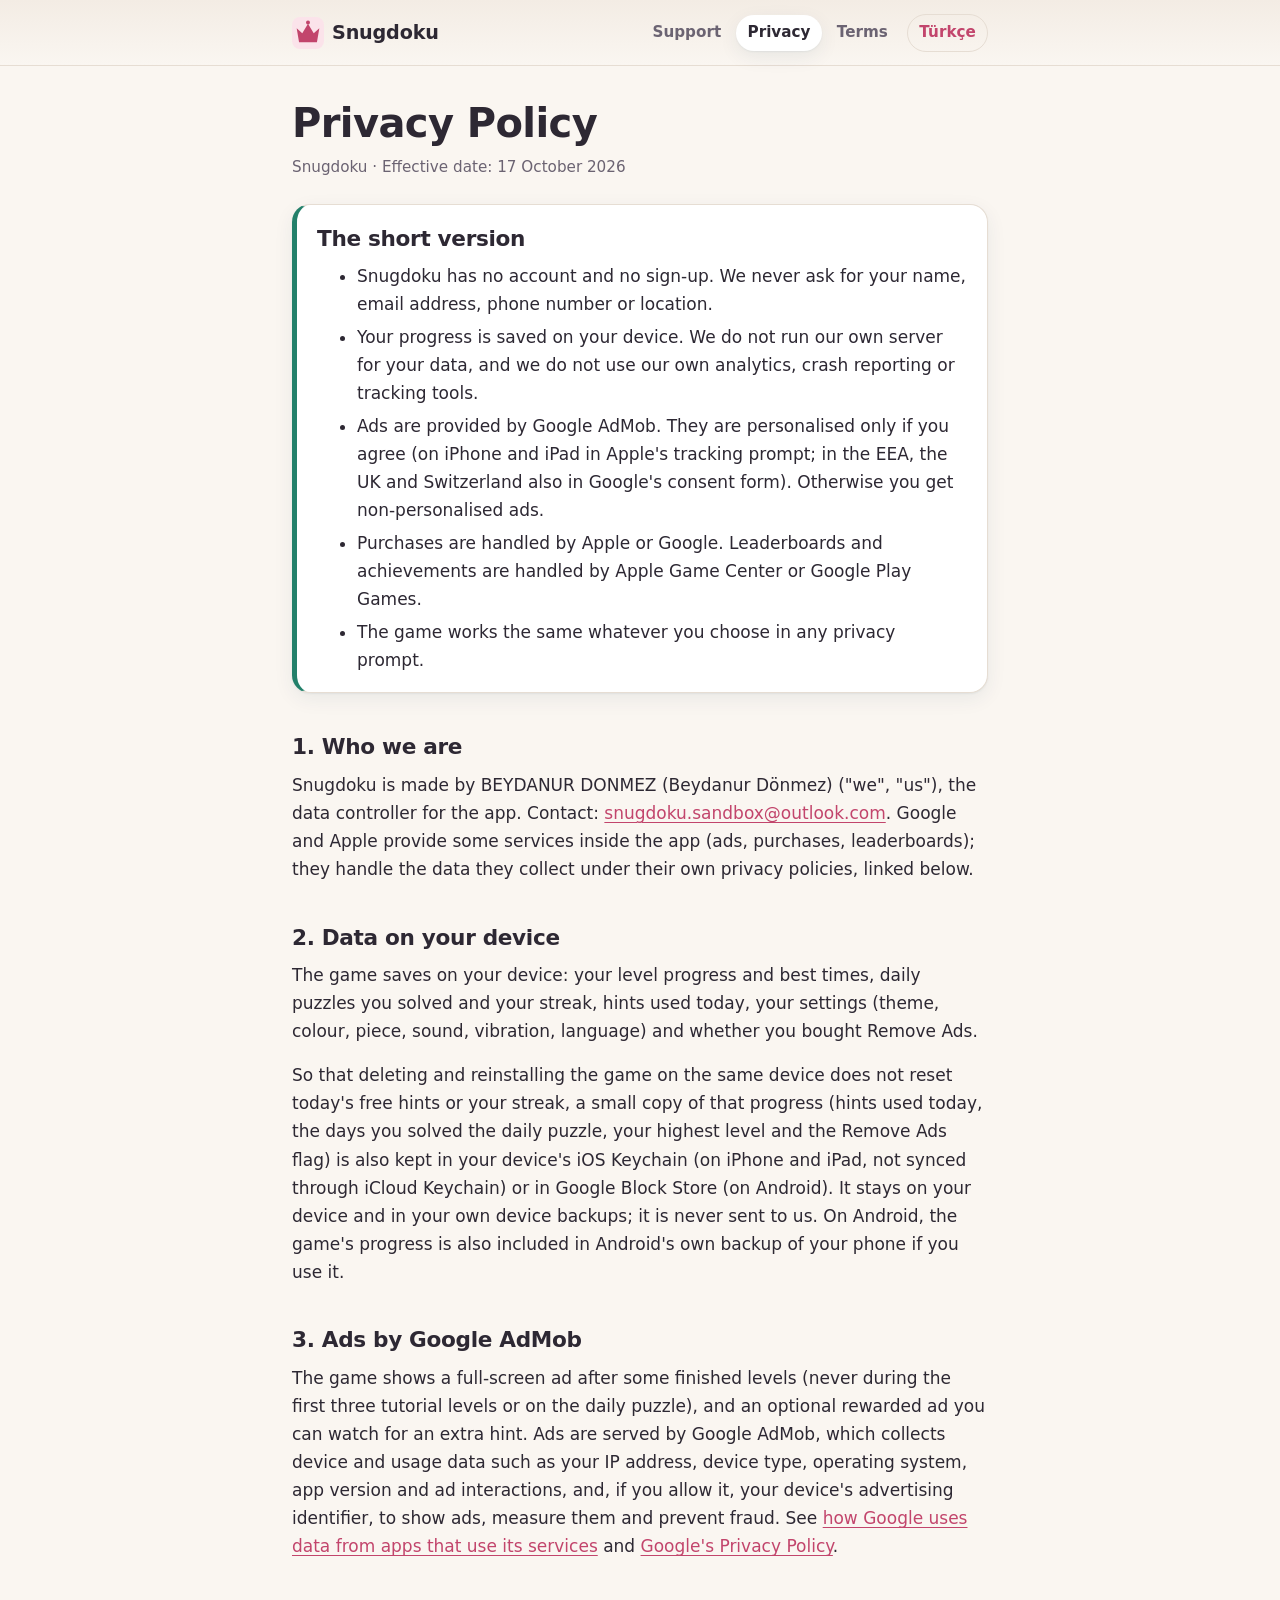
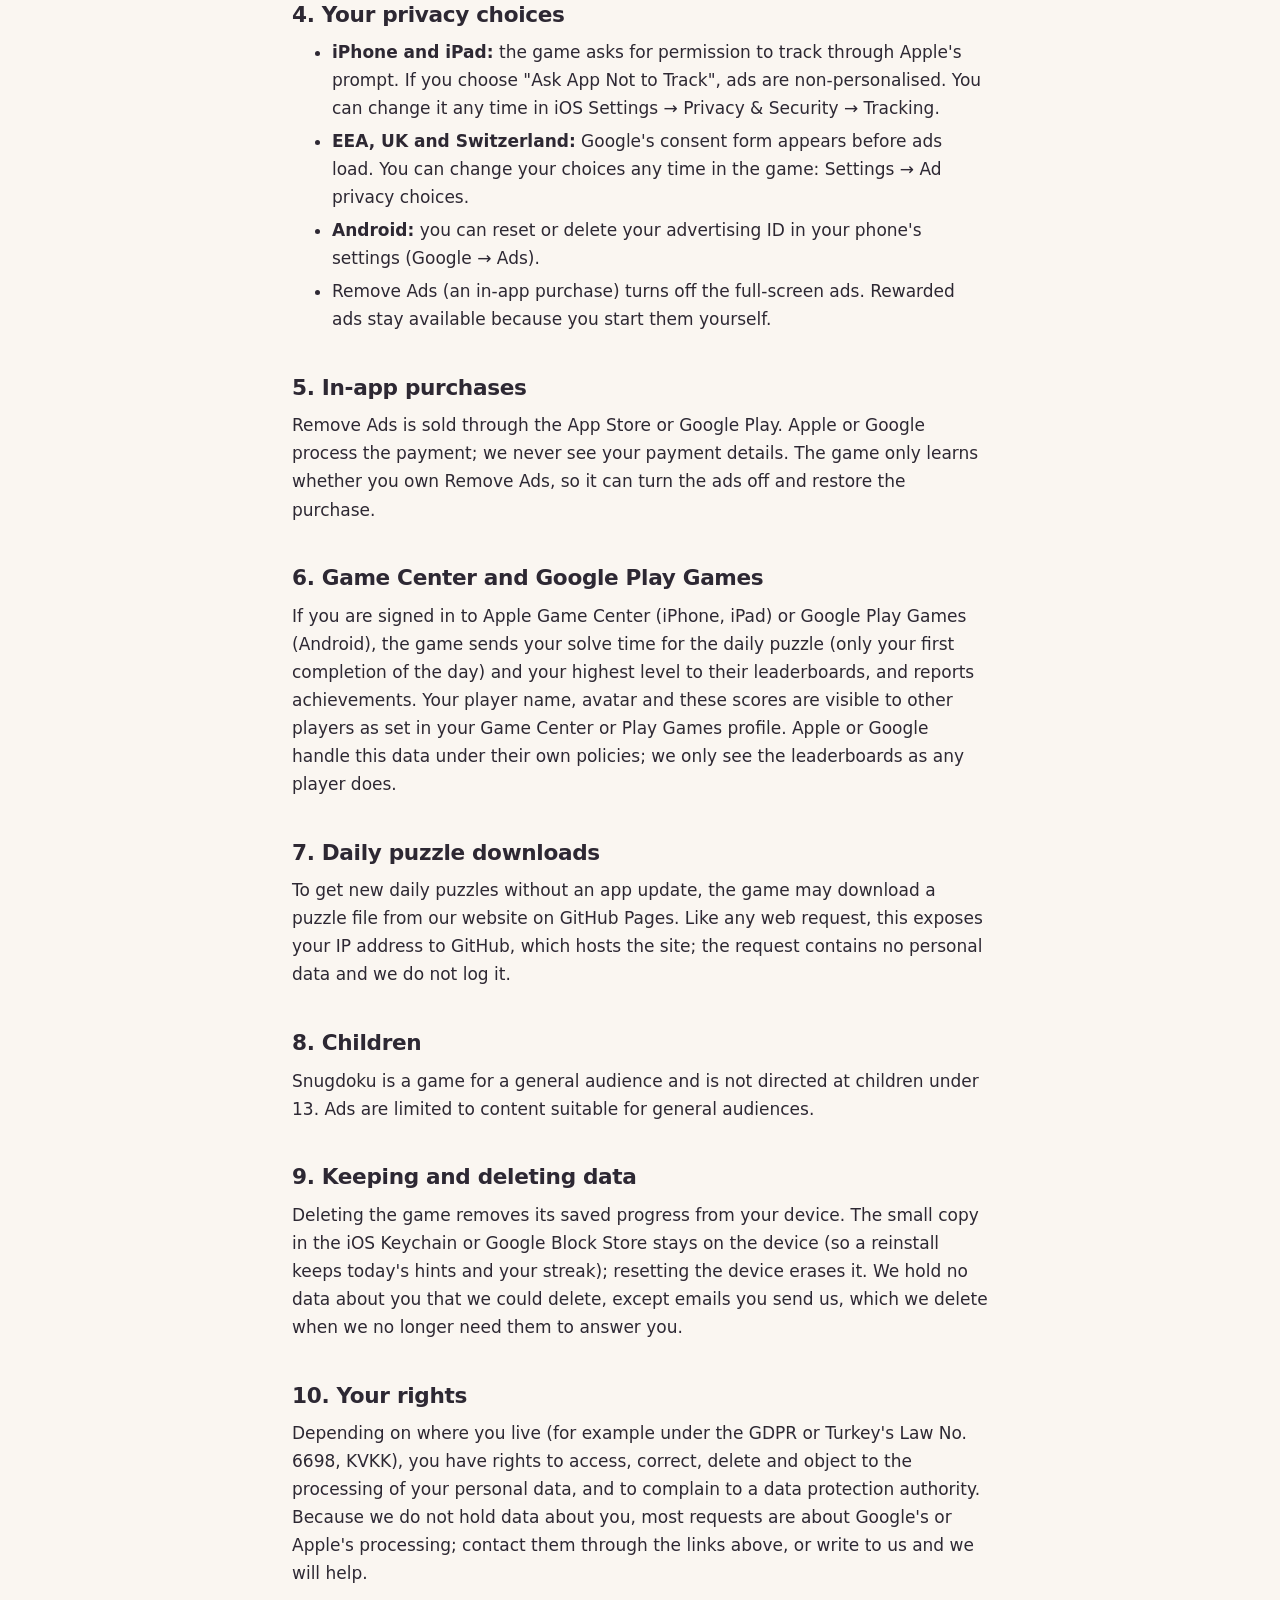
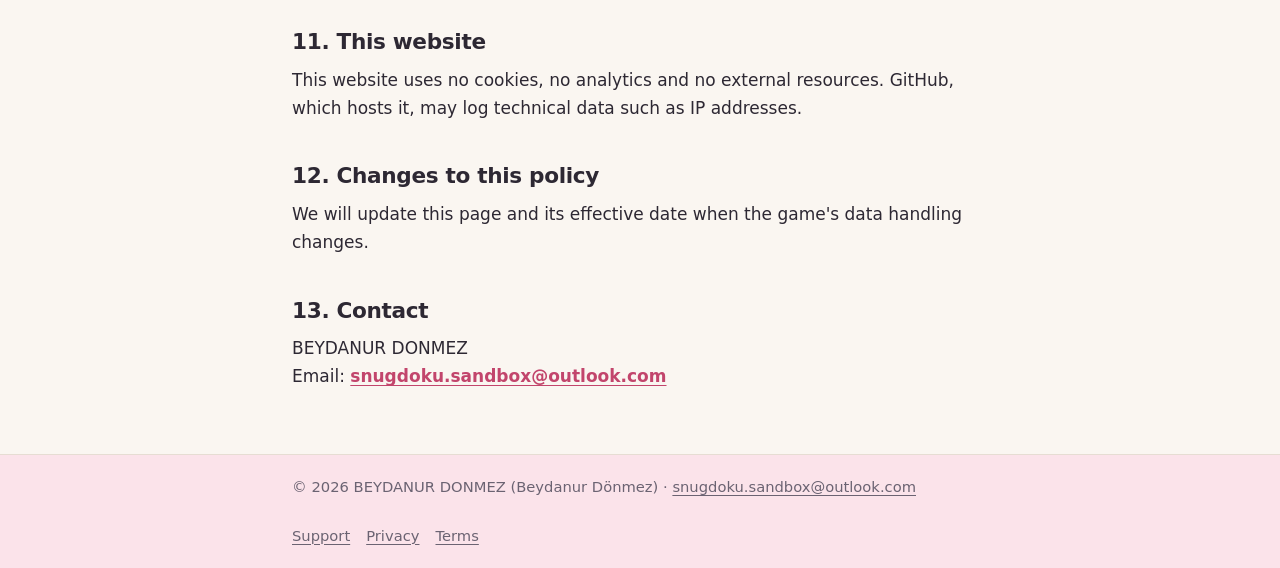
==== privacy/index.html @ d743a6ba "site: Snugdoku home, privacy, terms and support (en + tr), effective 17 October 2026 Co-Authored-By:" ====
<!doctype html>
<html lang="en">
<head>
<meta charset="utf-8">
<meta name="viewport" content="width=device-width, initial-scale=1">
<meta http-equiv="Content-Security-Policy" content="default-src 'none'; style-src 'self'; img-src 'self' data:; base-uri 'none'; form-action 'none'">
<meta name="referrer" content="no-referrer">
<meta name="color-scheme" content="light dark">
<title>Privacy Policy · Snugdoku</title>
<meta name="description" content="Privacy Policy for Snugdoku on the App Store and Google Play.">
<link rel="canonical" href="https://beydadonmezz.github.io/snugdoku-site/privacy/">
<link rel="alternate" hreflang="en" href="https://beydadonmezz.github.io/snugdoku-site/privacy/">
<link rel="alternate" hreflang="tr" href="https://beydadonmezz.github.io/snugdoku-site/tr/privacy/">
<link rel="alternate" hreflang="x-default" href="https://beydadonmezz.github.io/snugdoku-site/privacy/">
<link rel="icon" href="data:image/svg+xml,%3Csvg%20xmlns=%22http://www.w3.org/2000/svg%22%20viewBox=%220%200%2024%2024%22%20aria-hidden=%22true%22%20focusable=%22false%22%3E%3Crect%20width=%2224%22%20height=%2224%22%20rx=%226%22%20fill=%22%23fbe3ea%22/%3E%3Cpath%20d=%22M3.5%208.5l4.2%203.6L12%205l4.3%207.1%204.2-3.6-1.8%2010.5H5.3z%22%20fill=%22%23c2456c%22/%3E%3Ccircle%20cx=%2212%22%20cy=%224.2%22%20r=%221.5%22%20fill=%22%23c2456c%22/%3E%3C/svg%3E">
<link rel="stylesheet" href="../assets/site.css">
</head>
<body>
<a class="skip" href="#main">Skip to content</a>
<header class="site-header">
  <div class="wrap">
    <a class="brand" href="../" aria-label="Snugdoku home"><svg xmlns="http://www.w3.org/2000/svg" viewBox="0 0 24 24" aria-hidden="true" focusable="false"><rect width="24" height="24" rx="6" fill="#fbe3ea"/><path d="M3.5 8.5l4.2 3.6L12 5l4.3 7.1 4.2-3.6-1.8 10.5H5.3z" fill="#c2456c"/><circle cx="12" cy="4.2" r="1.5" fill="#c2456c"/></svg><span>Snugdoku</span></a>
    <nav class="site-nav" aria-label="Main">
      <a href="../support/">Support</a>
      <a href="../privacy/" aria-current="page">Privacy</a>
      <a href="../terms/">Terms</a>
      <a class="lang" href="../tr/privacy/" hreflang="tr" lang="tr" title="Bu sayfanın Türkçesi">Türkçe</a>
    </nav>
  </div>
</header>
<main id="main" class="wrap">

<h1>Privacy Policy</h1>
<p class="meta">Snugdoku · Effective date: <time datetime="2026-10-17">17 October 2026</time></p>
<div class="card summary"><h2>The short version</h2><ul>
<li>Snugdoku has no account and no sign-up. We never ask for your name, email address, phone number or location.</li>
<li>Your progress is saved on your device. We do not run our own server for your data, and we do not use our own analytics, crash reporting or tracking tools.</li>
<li>Ads are provided by Google AdMob. They are personalised only if you agree (on iPhone and iPad in Apple's tracking prompt; in the EEA, the UK and Switzerland also in Google's consent form). Otherwise you get non-personalised ads.</li>
<li>Purchases are handled by Apple or Google. Leaderboards and achievements are handled by Apple Game Center or Google Play Games.</li>
<li>The game works the same whatever you choose in any privacy prompt.</li></ul></div>
<h2 id="who">1. Who we are</h2>
<p>Snugdoku is made by BEYDANUR DONMEZ (Beydanur Dönmez) ("we", "us"), the data controller for the app. Contact: <a href="mailto:snugdoku.sandbox@outlook.com">snugdoku.sandbox@outlook.com</a>. Google and Apple provide some services inside the app (ads, purchases, leaderboards); they handle the data they collect under their own privacy policies, linked below.</p>
<h2 id="device">2. Data on your device</h2>
<p>The game saves on your device: your level progress and best times, daily puzzles you solved and your streak, hints used today, your settings (theme, colour, piece, sound, vibration, language) and whether you bought Remove Ads.</p>
<p>So that deleting and reinstalling the game on the same device does not reset today's free hints or your streak, a small copy of that progress (hints used today, the days you solved the daily puzzle, your highest level and the Remove Ads flag) is also kept in your device's iOS Keychain (on iPhone and iPad, not synced through iCloud Keychain) or in Google Block Store (on Android). It stays on your device and in your own device backups; it is never sent to us. On Android, the game's progress is also included in Android's own backup of your phone if you use it.</p>
<h2 id="ads">3. Ads by Google AdMob</h2>
<p>The game shows a full-screen ad after some finished levels (never during the first three tutorial levels or on the daily puzzle), and an optional rewarded ad you can watch for an extra hint. Ads are served by Google AdMob, which collects device and usage data such as your IP address, device type, operating system, app version and ad interactions, and, if you allow it, your device's advertising identifier, to show ads, measure them and prevent fraud. See <a href="https://policies.google.com/technologies/partner-sites" rel="noopener">how Google uses data from apps that use its services</a> and <a href="https://policies.google.com/privacy" rel="noopener">Google's Privacy Policy</a>.</p>
<h2 id="choices">4. Your privacy choices</h2>
<ul><li><strong>iPhone and iPad:</strong> the game asks for permission to track through Apple's prompt. If you choose "Ask App Not to Track", ads are non-personalised. You can change it any time in iOS Settings → Privacy &amp; Security → Tracking.</li>
<li><strong>EEA, UK and Switzerland:</strong> Google's consent form appears before ads load. You can change your choices any time in the game: Settings → Ad privacy choices.</li>
<li><strong>Android:</strong> you can reset or delete your advertising ID in your phone's settings (Google → Ads).</li>
<li>Remove Ads (an in-app purchase) turns off the full-screen ads. Rewarded ads stay available because you start them yourself.</li></ul>
<h2 id="purchases">5. In-app purchases</h2>
<p>Remove Ads is sold through the App Store or Google Play. Apple or Google process the payment; we never see your payment details. The game only learns whether you own Remove Ads, so it can turn the ads off and restore the purchase.</p>
<h2 id="games">6. Game Center and Google Play Games</h2>
<p>If you are signed in to Apple Game Center (iPhone, iPad) or Google Play Games (Android), the game sends your solve time for the daily puzzle (only your first completion of the day) and your highest level to their leaderboards, and reports achievements. Your player name, avatar and these scores are visible to other players as set in your Game Center or Play Games profile. Apple or Google handle this data under their own policies; we only see the leaderboards as any player does.</p>
<h2 id="downloads">7. Daily puzzle downloads</h2>
<p>To get new daily puzzles without an app update, the game may download a puzzle file from our website on GitHub Pages. Like any web request, this exposes your IP address to GitHub, which hosts the site; the request contains no personal data and we do not log it.</p>
<h2 id="children">8. Children</h2>
<p>Snugdoku is a game for a general audience and is not directed at children under 13. Ads are limited to content suitable for general audiences.</p>
<h2 id="keeping">9. Keeping and deleting data</h2>
<p>Deleting the game removes its saved progress from your device. The small copy in the iOS Keychain or Google Block Store stays on the device (so a reinstall keeps today's hints and your streak); resetting the device erases it. We hold no data about you that we could delete, except emails you send us, which we delete when we no longer need them to answer you.</p>
<h2 id="rights">10. Your rights</h2>
<p>Depending on where you live (for example under the GDPR or Turkey's Law No. 6698, KVKK), you have rights to access, correct, delete and object to the processing of your personal data, and to complain to a data protection authority. Because we do not hold data about you, most requests are about Google's or Apple's processing; contact them through the links above, or write to us and we will help.</p>
<h2 id="website">11. This website</h2>
<p>This website uses no cookies, no analytics and no external resources. GitHub, which hosts it, may log technical data such as IP addresses.</p>
<h2 id="changes">12. Changes to this policy</h2>
<p>We will update this page and its effective date when the game's data handling changes.</p>
<h2 id="contact">13. Contact</h2>
<p>BEYDANUR DONMEZ<br>Email: <a class="email" href="mailto:snugdoku.sandbox@outlook.com">snugdoku.sandbox@outlook.com</a></p>
</main>
<footer class="site-footer">
  <div class="wrap">
    <p>© 2026 BEYDANUR DONMEZ (Beydanur Dönmez) · <a href="mailto:snugdoku.sandbox@outlook.com">snugdoku.sandbox@outlook.com</a></p>
    <nav aria-label="Legal and support">
      <a href="../support/">Support</a>
      <a href="../privacy/">Privacy</a>
      <a href="../terms/">Terms</a>
    </nav>
  </div>
</footer>
</body>
</html>
---- assets/site.css ----
/* Sledpaws site: one shared stylesheet. No web fonts, no external requests. */

:root {
  color-scheme: light dark;
  --bg: #faf6f1;
  --bg-deep: #f3ece4;
  --surface: #ffffff;
  --surface-2: #f3ece4;
  --text: #2d2833;
  --muted: #6b6372;
  --border: #e6ddd3;
  --primary: #c2456c;
  --primary-strong: #a8365a;
  --accent: #c2456c;
  --snow: #fbe3ea;
  --snow-deep: #f9c9d6;
  --pine: #23806a;
  --focus: #f59e0b;
  --shadow: 0 1px 2px rgb(16 60 80 / 0.06), 0 6px 20px rgb(16 60 80 / 0.07);
  --radius: 18px;
  --radius-sm: 10px;
  --wrap: 46rem;
  --font: system-ui, -apple-system, BlinkMacSystemFont, "Segoe UI", Roboto, "Helvetica Neue", Arial,
    "Noto Sans", sans-serif, "Apple Color Emoji", "Segoe UI Emoji";
}

@media (prefers-color-scheme: dark) {
  :root {
    --bg: #17141c;
    --bg-deep: #1d1923;
    --surface: #221e29;
    --surface-2: #2c2734;
    --text: #f4eff7;
    --muted: #a9a0b3;
    --border: #383141;
    --primary: #f28dad;
    --primary-strong: #f7b3c8;
    --accent: #f28dad;
    --snow: #3d2431;
    --snow-deep: #2c2734;
    --pine: #72d1b4;
    --shadow: 0 1px 2px rgb(0 0 0 / 0.3), 0 8px 24px rgb(0 0 0 / 0.25);
  }
}

*,
*::before,
*::after {
  box-sizing: border-box;
}

html {
  -webkit-text-size-adjust: 100%;
  text-size-adjust: 100%;
}

body {
  margin: 0;
  min-height: 100vh;
  display: flex;
  flex-direction: column;
  background: var(--bg);
  color: var(--text);
  font-family: var(--font);
  font-size: 1.0625rem;
  line-height: 1.65;
  overflow-wrap: break-word;
}

.wrap {
  width: 100%;
  max-width: var(--wrap);
  margin-inline: auto;
  padding-inline: 1.25rem;
}

a {
  color: var(--primary);
  text-underline-offset: 0.18em;
  text-decoration-thickness: 0.08em;
}

a:hover {
  color: var(--primary-strong);
}

:focus-visible {
  outline: 3px solid var(--focus);
  outline-offset: 2px;
  border-radius: 4px;
}

.skip {
  position: absolute;
  left: -999px;
  top: 0.5rem;
  z-index: 10;
  padding: 0.5rem 0.9rem;
  background: var(--surface);
  color: var(--text);
  border-radius: var(--radius-sm);
  box-shadow: var(--shadow);
}

.skip:focus {
  left: 0.75rem;
}

/* Header */

.site-header {
  background: linear-gradient(180deg, var(--bg-deep), var(--bg));
  border-bottom: 1px solid var(--border);
}

.site-header .wrap {
  display: flex;
  flex-wrap: wrap;
  align-items: center;
  justify-content: space-between;
  gap: 0.5rem 1rem;
  padding-block: 0.85rem;
}

.brand {
  display: inline-flex;
  align-items: center;
  gap: 0.5rem;
  font-weight: 750;
  font-size: 1.2rem;
  color: var(--text);
  text-decoration: none;
  letter-spacing: -0.01em;
}

.brand svg {
  width: 2rem;
  height: 2rem;
  flex: none;
}

.site-nav {
  display: flex;
  flex-wrap: wrap;
  align-items: center;
  gap: 0.25rem;
}

.site-nav a {
  padding: 0.35rem 0.7rem;
  border-radius: 999px;
  color: var(--muted);
  text-decoration: none;
  font-size: 0.95rem;
  font-weight: 550;
}

.site-nav a:hover {
  color: var(--text);
  background: var(--surface-2);
}

.site-nav a[aria-current="page"] {
  color: var(--text);
  background: var(--surface);
  box-shadow: var(--shadow);
}

.site-nav .lang {
  margin-left: 0.25rem;
  border: 1px solid var(--border);
  color: var(--primary);
}

/* Main content */

main {
  flex: 1;
  padding-block: 2rem 3rem;
}

h1,
h2,
h3 {
  line-height: 1.25;
  letter-spacing: -0.015em;
}

h1 {
  font-size: clamp(1.8rem, 1.3rem + 2.2vw, 2.5rem);
  margin: 0 0 0.4rem;
}

h2 {
  font-size: 1.35rem;
  margin: 2.4rem 0 0.6rem;
  padding-top: 0.2rem;
}

h3 {
  font-size: 1.08rem;
  margin: 1.6rem 0 0.4rem;
}

p,
ul,
ol {
  margin: 0 0 1rem;
}

li + li {
  margin-top: 0.3rem;
}

.meta {
  color: var(--muted);
  font-size: 0.95rem;
  margin-bottom: 1.5rem;
}

.lead {
  font-size: 1.15rem;
  color: var(--muted);
}

.card {
  background: var(--surface);
  border: 1px solid var(--border);
  border-radius: var(--radius);
  padding: 1.1rem 1.25rem;
  box-shadow: var(--shadow);
  margin: 1.25rem 0;
}

.card > :last-child {
  margin-bottom: 0;
}

.card h2:first-child,
.card h3:first-child {
  margin-top: 0;
}

.summary {
  border-left: 5px solid var(--pine);
}

.toc ol {
  columns: 2 14rem;
  column-gap: 2rem;
  padding-left: 1.2rem;
  margin: 0;
}

.toc li {
  break-inside: avoid;
}

.table-scroll {
  overflow-x: auto;
  margin: 1rem 0 1.25rem;
  border: 1px solid var(--border);
  border-radius: var(--radius-sm);
}

table {
  width: 100%;
  min-width: 36rem;
  border-collapse: collapse;
  font-size: 0.95rem;
  background: var(--surface);
}

th,
td {
  text-align: left;
  vertical-align: top;
  padding: 0.6rem 0.75rem;
  border-bottom: 1px solid var(--border);
}

th {
  background: var(--surface-2);
  font-weight: 650;
}

tr:last-child td {
  border-bottom: 0;
}

.path {
  font-weight: 600;
}

.email {
  font-weight: 650;
}

/* FAQ */

details {
  background: var(--surface);
  border: 1px solid var(--border);
  border-radius: var(--radius-sm);
  margin: 0.6rem 0;
  padding: 0 1rem 0 1.75rem;
}

details[open] {
  box-shadow: var(--shadow);
}

summary {
  cursor: pointer;
  font-weight: 650;
  padding: 0.8rem 0;
  list-style-position: outside;
}

details > :not(summary) {
  margin-top: 0;
}

details > :last-child {
  padding-bottom: 0.9rem;
  margin-bottom: 0;
}

/* Home page */

.hero {
  position: relative;
  overflow: hidden;
  border-radius: calc(var(--radius) + 6px);
  padding: 2rem 1.5rem 0;
  background: linear-gradient(180deg, #bfe0ff 0%, #8cc3f5 55%, #6aa9e8 100%);
  color: #0e2547;
  box-shadow: var(--shadow);
}

@media (prefers-color-scheme: dark) {
  .hero {
    background: linear-gradient(180deg, #213e6e 0%, #1a3158 60%, #142646 100%);
    color: #eaf2ff;
  }
}

.hero h1 {
  font-size: clamp(2.2rem, 1.6rem + 3vw, 3.2rem);
  margin-bottom: 0.3rem;
}

.hero .lead {
  color: inherit;
  opacity: 0.9;
  max-width: 32rem;
}

.hero .badge {
  display: inline-block;
  margin: 0.4rem 0 1rem;
  padding: 0.35rem 0.8rem;
  border-radius: 999px;
  background: rgb(255 255 255 / 0.75);
  color: #0e2547;
  font-weight: 650;
  font-size: 0.92rem;
}

.hero svg.scene {
  display: block;
  width: calc(100% + 3rem);
  height: auto;
  margin: 0.5rem -1.5rem 0;
}

.features {
  display: grid;
  grid-template-columns: repeat(auto-fit, minmax(13rem, 1fr));
  gap: 0.9rem;
  padding: 0;
  list-style: none;
  margin: 1.5rem 0;
}

.features li {
  margin: 0;
  background: var(--surface);
  border: 1px solid var(--border);
  border-radius: var(--radius);
  padding: 1rem 1.1rem;
}

.features strong {
  display: block;
  margin-bottom: 0.2rem;
}

.links {
  display: flex;
  flex-wrap: wrap;
  gap: 0.6rem;
  padding: 0;
  list-style: none;
}

.links li {
  margin: 0;
}

.button {
  display: inline-block;
  padding: 0.6rem 1.1rem;
  border-radius: 999px;
  background: var(--primary);
  color: #fff;
  font-weight: 650;
  text-decoration: none;
}

.button:hover {
  background: var(--primary-strong);
  color: #fff;
}

@media (prefers-color-scheme: dark) {
  .button,
  .button:hover {
    color: #04222c;
  }
}

.button.secondary {
  background: var(--surface);
  color: var(--primary);
  border: 1px solid var(--border);
}

/* Footer */

.site-footer {
  border-top: 1px solid var(--border);
  background: var(--snow);
  color: var(--muted);
  font-size: 0.92rem;
}

.site-footer .wrap {
  display: flex;
  flex-wrap: wrap;
  justify-content: space-between;
  gap: 0.5rem 1.25rem;
  padding-block: 1.25rem;
}

.site-footer nav {
  display: flex;
  flex-wrap: wrap;
  gap: 0.25rem 1rem;
}

.site-footer a {
  color: inherit;
}

@media (max-width: 30rem) {
  body {
    font-size: 1rem;
  }

  .site-header .wrap {
    justify-content: center;
  }

  .hero {
    padding-inline: 1.1rem;
  }

  .hero svg.scene {
    width: calc(100% + 2.2rem);
    margin-inline: -1.1rem;
  }
}

@media (prefers-reduced-motion: no-preference) {
  .hero .sled {
    animation: glide 7s ease-in-out infinite alternate;
  }

  .hero .flakes {
    animation: fall 8s linear infinite;
  }
}

@keyframes glide {
  from {
    transform: translateX(-14px);
  }
  to {
    transform: translateX(16px);
  }
}

@keyframes fall {
  from {
    transform: translateY(-20px);
    opacity: 0;
  }
  20% {
    opacity: 0.9;
  }
  to {
    transform: translateY(70px);
    opacity: 0;
  }
}

@media print {
  .site-header nav,
  .skip,
  .hero svg.scene {
    display: none;
  }

  body {
    background: #fff;
    color: #000;
  }
}
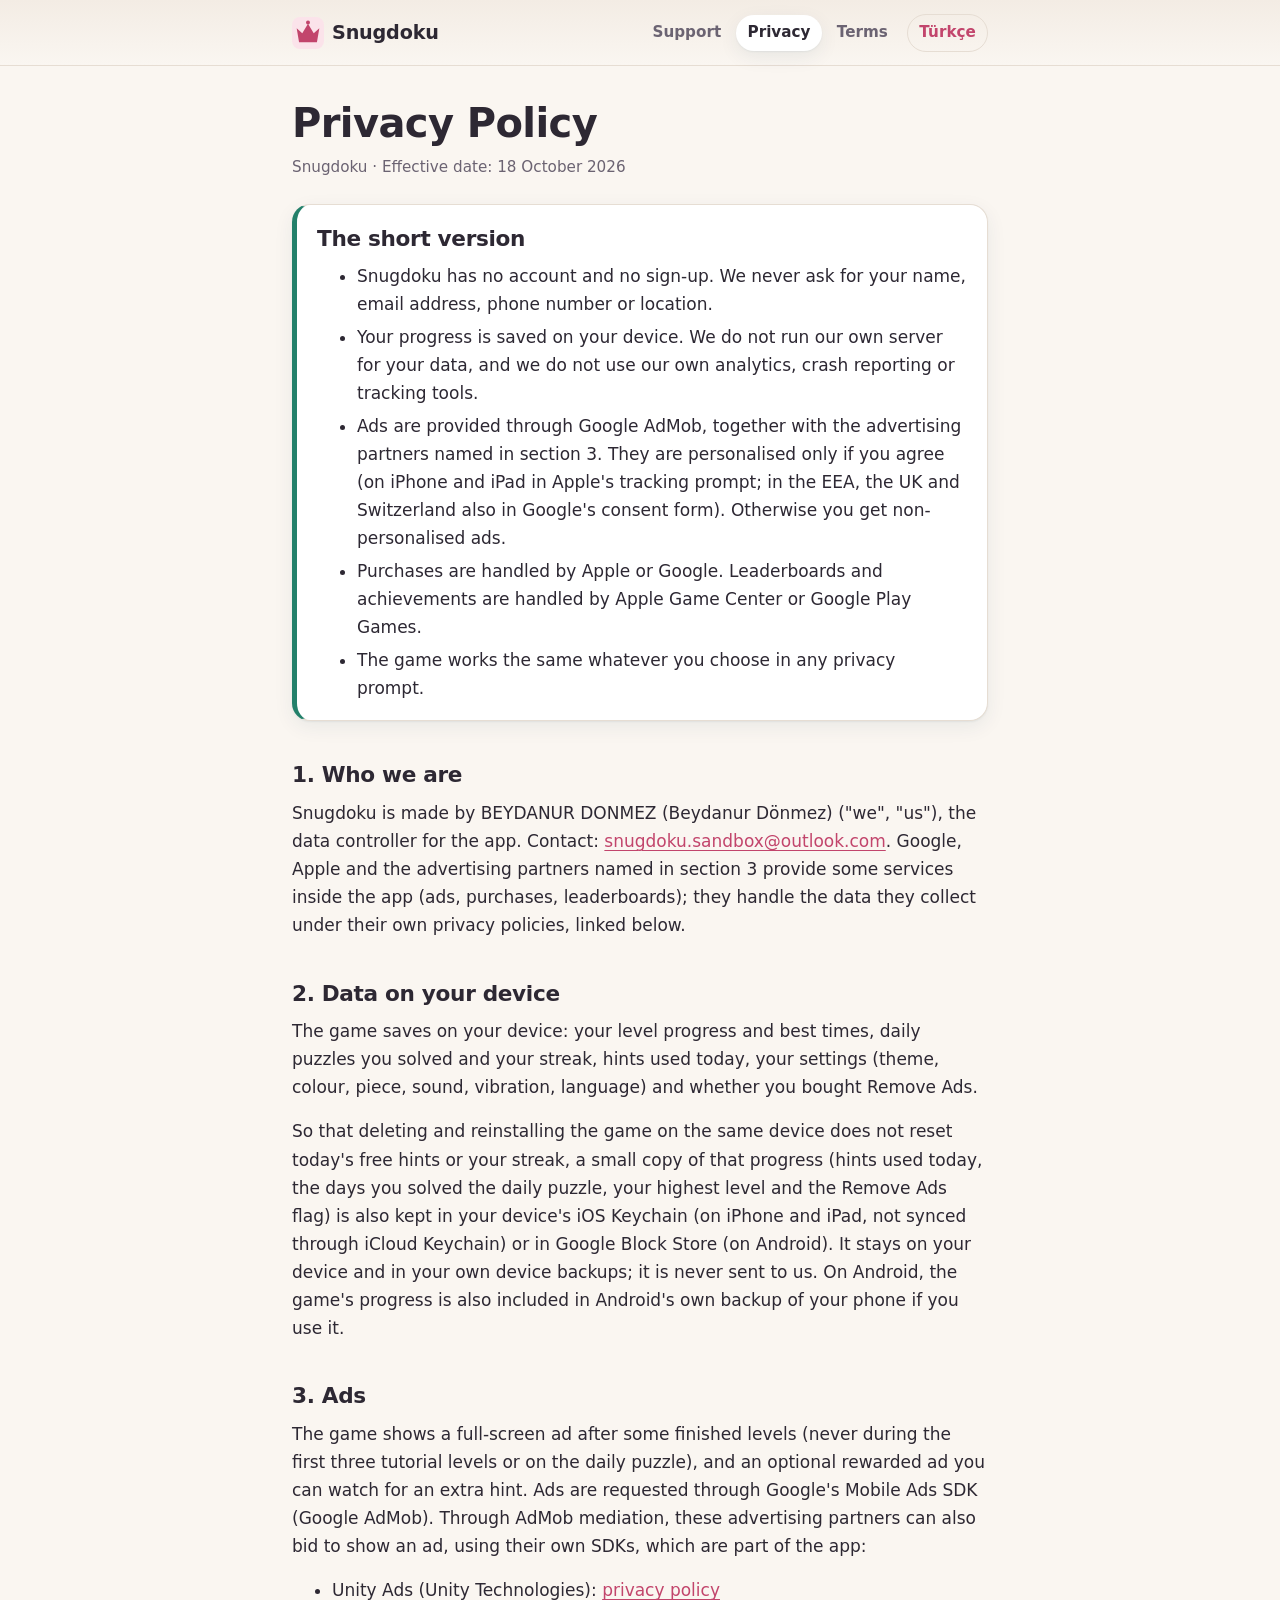
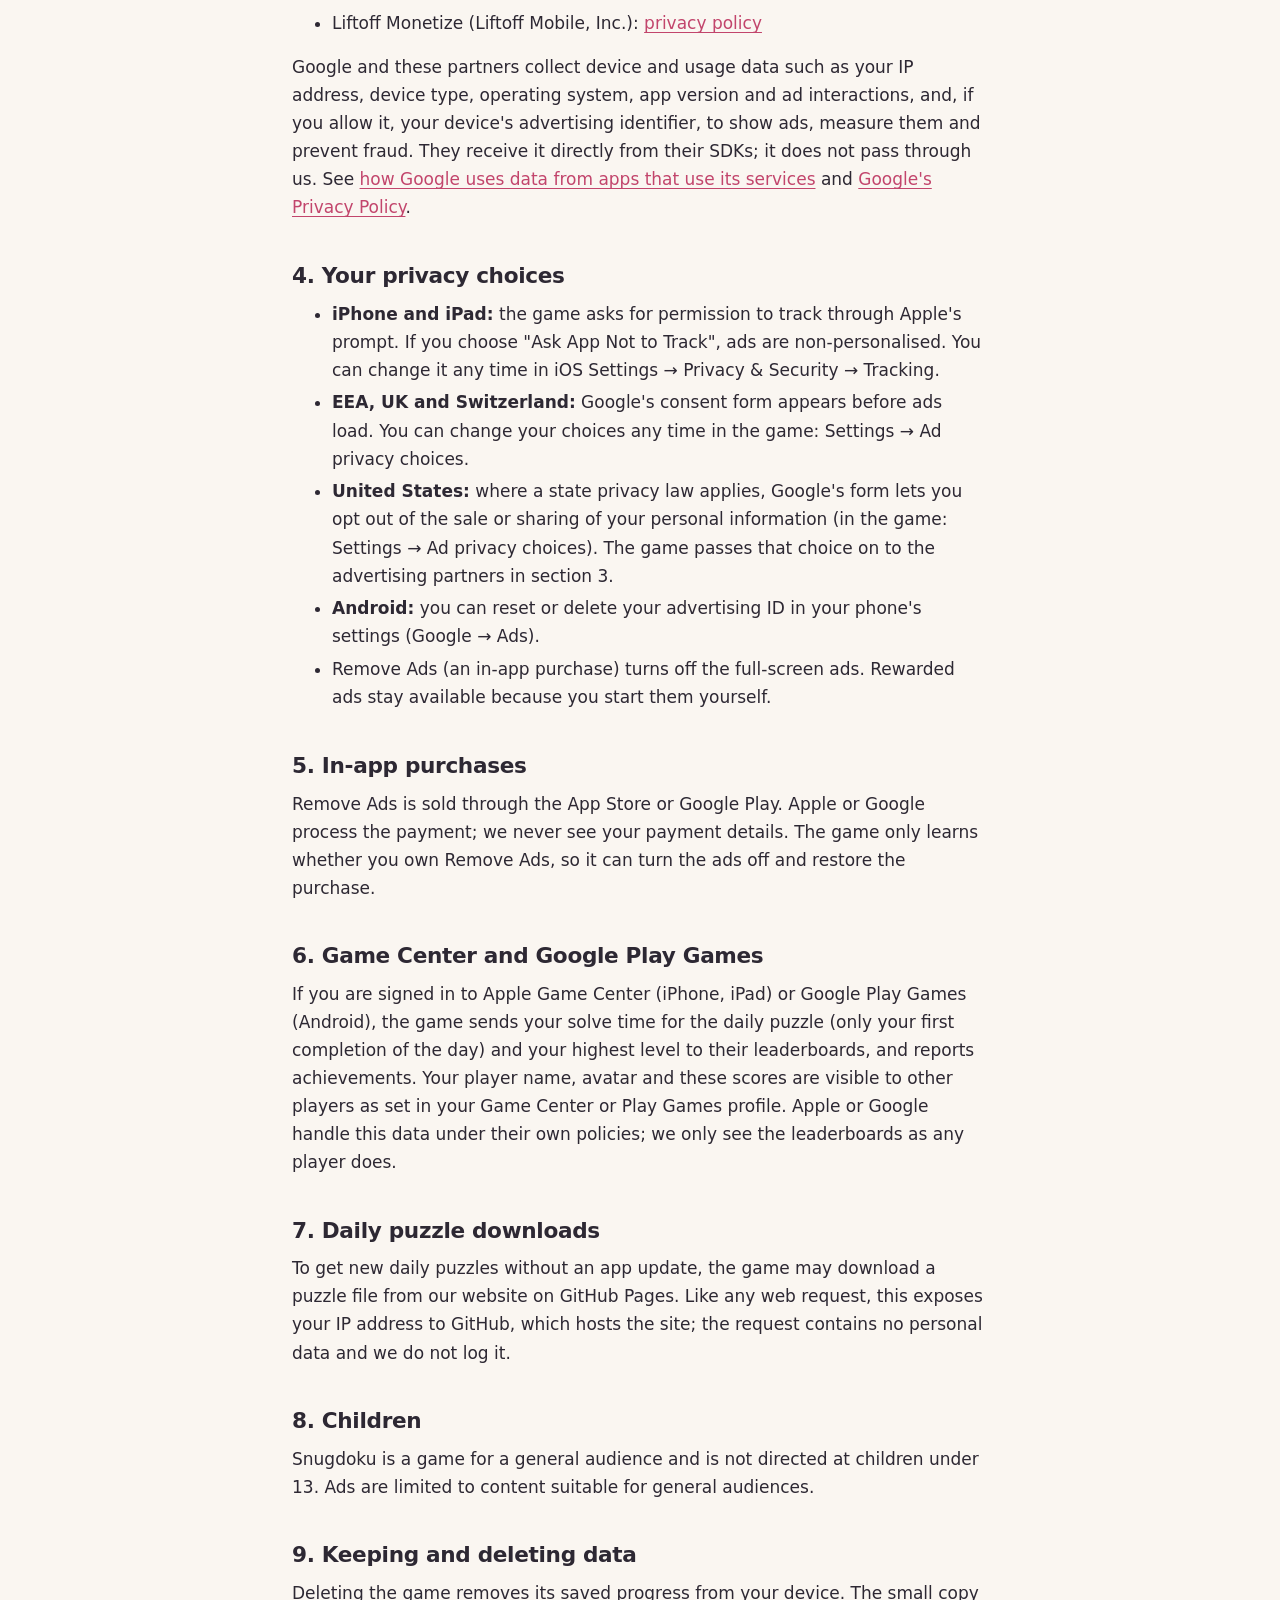
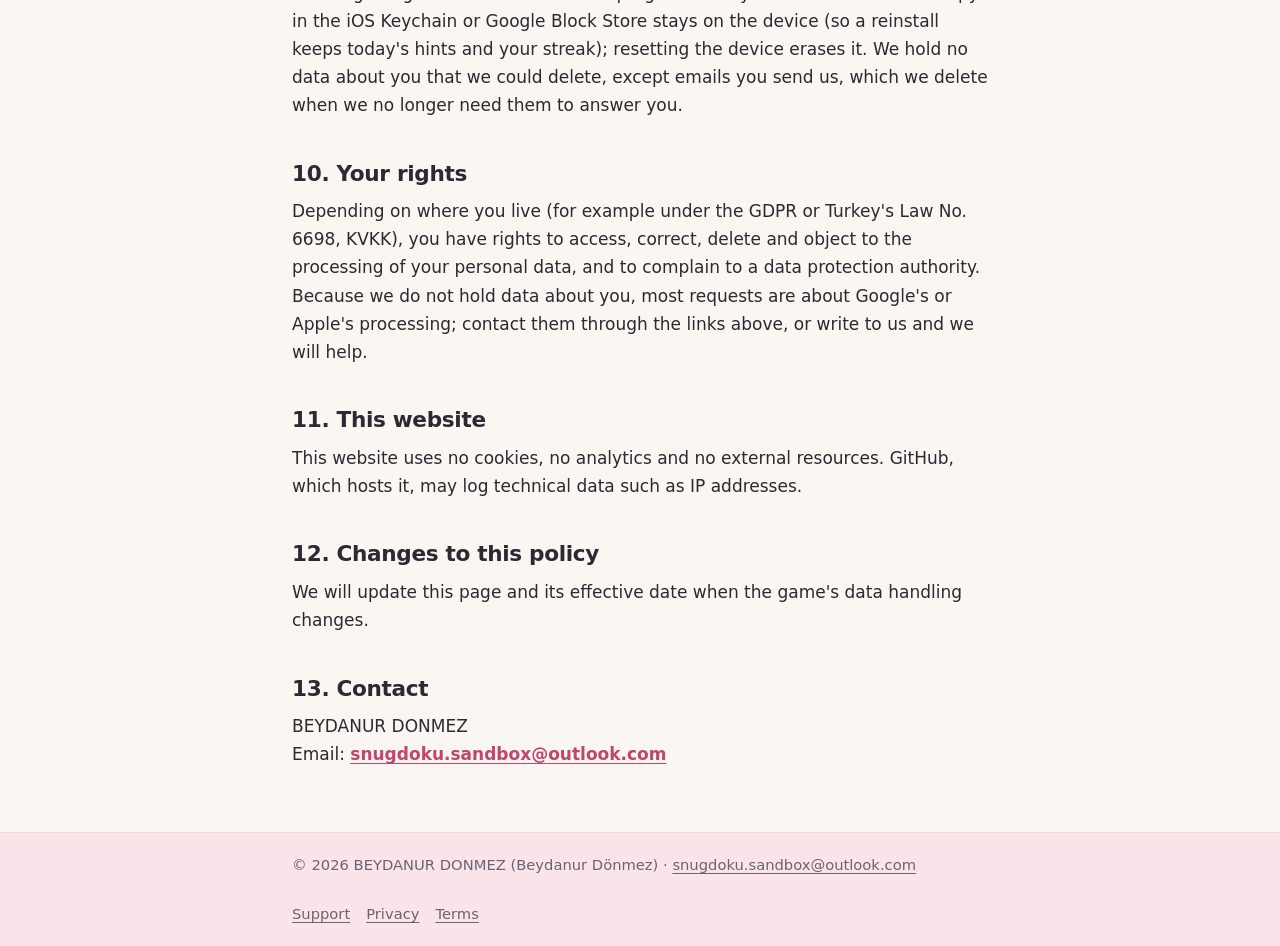
==== commit 24a940f2: "privacy (en + tr): AdMob mediation partners Unity Ads and Liftoff Monetize, US-state opt-out, effect" ====
--- a/privacy/index.html
+++ b/privacy/index.html
@@ -31,23 +31,27 @@
 <main id="main" class="wrap">
 
 <h1>Privacy Policy</h1>
-<p class="meta">Snugdoku · Effective date: <time datetime="2026-10-17">17 October 2026</time></p>
+<p class="meta">Snugdoku · Effective date: <time datetime="2026-10-18">18 October 2026</time></p>
 <div class="card summary"><h2>The short version</h2><ul>
 <li>Snugdoku has no account and no sign-up. We never ask for your name, email address, phone number or location.</li>
 <li>Your progress is saved on your device. We do not run our own server for your data, and we do not use our own analytics, crash reporting or tracking tools.</li>
-<li>Ads are provided by Google AdMob. They are personalised only if you agree (on iPhone and iPad in Apple's tracking prompt; in the EEA, the UK and Switzerland also in Google's consent form). Otherwise you get non-personalised ads.</li>
+<li>Ads are provided through Google AdMob, together with the advertising partners named in section 3. They are personalised only if you agree (on iPhone and iPad in Apple's tracking prompt; in the EEA, the UK and Switzerland also in Google's consent form). Otherwise you get non-personalised ads.</li>
 <li>Purchases are handled by Apple or Google. Leaderboards and achievements are handled by Apple Game Center or Google Play Games.</li>
 <li>The game works the same whatever you choose in any privacy prompt.</li></ul></div>
 <h2 id="who">1. Who we are</h2>
-<p>Snugdoku is made by BEYDANUR DONMEZ (Beydanur Dönmez) ("we", "us"), the data controller for the app. Contact: <a href="mailto:snugdoku.sandbox@outlook.com">snugdoku.sandbox@outlook.com</a>. Google and Apple provide some services inside the app (ads, purchases, leaderboards); they handle the data they collect under their own privacy policies, linked below.</p>
+<p>Snugdoku is made by BEYDANUR DONMEZ (Beydanur Dönmez) ("we", "us"), the data controller for the app. Contact: <a href="mailto:snugdoku.sandbox@outlook.com">snugdoku.sandbox@outlook.com</a>. Google, Apple and the advertising partners named in section 3 provide some services inside the app (ads, purchases, leaderboards); they handle the data they collect under their own privacy policies, linked below.</p>
 <h2 id="device">2. Data on your device</h2>
 <p>The game saves on your device: your level progress and best times, daily puzzles you solved and your streak, hints used today, your settings (theme, colour, piece, sound, vibration, language) and whether you bought Remove Ads.</p>
 <p>So that deleting and reinstalling the game on the same device does not reset today's free hints or your streak, a small copy of that progress (hints used today, the days you solved the daily puzzle, your highest level and the Remove Ads flag) is also kept in your device's iOS Keychain (on iPhone and iPad, not synced through iCloud Keychain) or in Google Block Store (on Android). It stays on your device and in your own device backups; it is never sent to us. On Android, the game's progress is also included in Android's own backup of your phone if you use it.</p>
-<h2 id="ads">3. Ads by Google AdMob</h2>
-<p>The game shows a full-screen ad after some finished levels (never during the first three tutorial levels or on the daily puzzle), and an optional rewarded ad you can watch for an extra hint. Ads are served by Google AdMob, which collects device and usage data such as your IP address, device type, operating system, app version and ad interactions, and, if you allow it, your device's advertising identifier, to show ads, measure them and prevent fraud. See <a href="https://policies.google.com/technologies/partner-sites" rel="noopener">how Google uses data from apps that use its services</a> and <a href="https://policies.google.com/privacy" rel="noopener">Google's Privacy Policy</a>.</p>
+<h2 id="ads">3. Ads</h2>
+<p>The game shows a full-screen ad after some finished levels (never during the first three tutorial levels or on the daily puzzle), and an optional rewarded ad you can watch for an extra hint. Ads are requested through Google's Mobile Ads SDK (Google AdMob). Through AdMob mediation, these advertising partners can also bid to show an ad, using their own SDKs, which are part of the app:</p>
+<ul><li>Unity Ads (Unity Technologies): <a href="https://unity.com/legal/game-player-and-app-user-privacy-policy" rel="noopener">privacy policy</a></li>
+<li>Liftoff Monetize (Liftoff Mobile, Inc.): <a href="https://liftoff.ai/privacy-policy/" rel="noopener">privacy policy</a></li></ul>
+<p>Google and these partners collect device and usage data such as your IP address, device type, operating system, app version and ad interactions, and, if you allow it, your device's advertising identifier, to show ads, measure them and prevent fraud. They receive it directly from their SDKs; it does not pass through us. See <a href="https://policies.google.com/technologies/partner-sites" rel="noopener">how Google uses data from apps that use its services</a> and <a href="https://policies.google.com/privacy" rel="noopener">Google's Privacy Policy</a>.</p>
 <h2 id="choices">4. Your privacy choices</h2>
 <ul><li><strong>iPhone and iPad:</strong> the game asks for permission to track through Apple's prompt. If you choose "Ask App Not to Track", ads are non-personalised. You can change it any time in iOS Settings → Privacy &amp; Security → Tracking.</li>
 <li><strong>EEA, UK and Switzerland:</strong> Google's consent form appears before ads load. You can change your choices any time in the game: Settings → Ad privacy choices.</li>
+<li><strong>United States:</strong> where a state privacy law applies, Google's form lets you opt out of the sale or sharing of your personal information (in the game: Settings → Ad privacy choices). The game passes that choice on to the advertising partners in section 3.</li>
 <li><strong>Android:</strong> you can reset or delete your advertising ID in your phone's settings (Google → Ads).</li>
 <li>Remove Ads (an in-app purchase) turns off the full-screen ads. Rewarded ads stay available because you start them yourself.</li></ul>
 <h2 id="purchases">5. In-app purchases</h2>
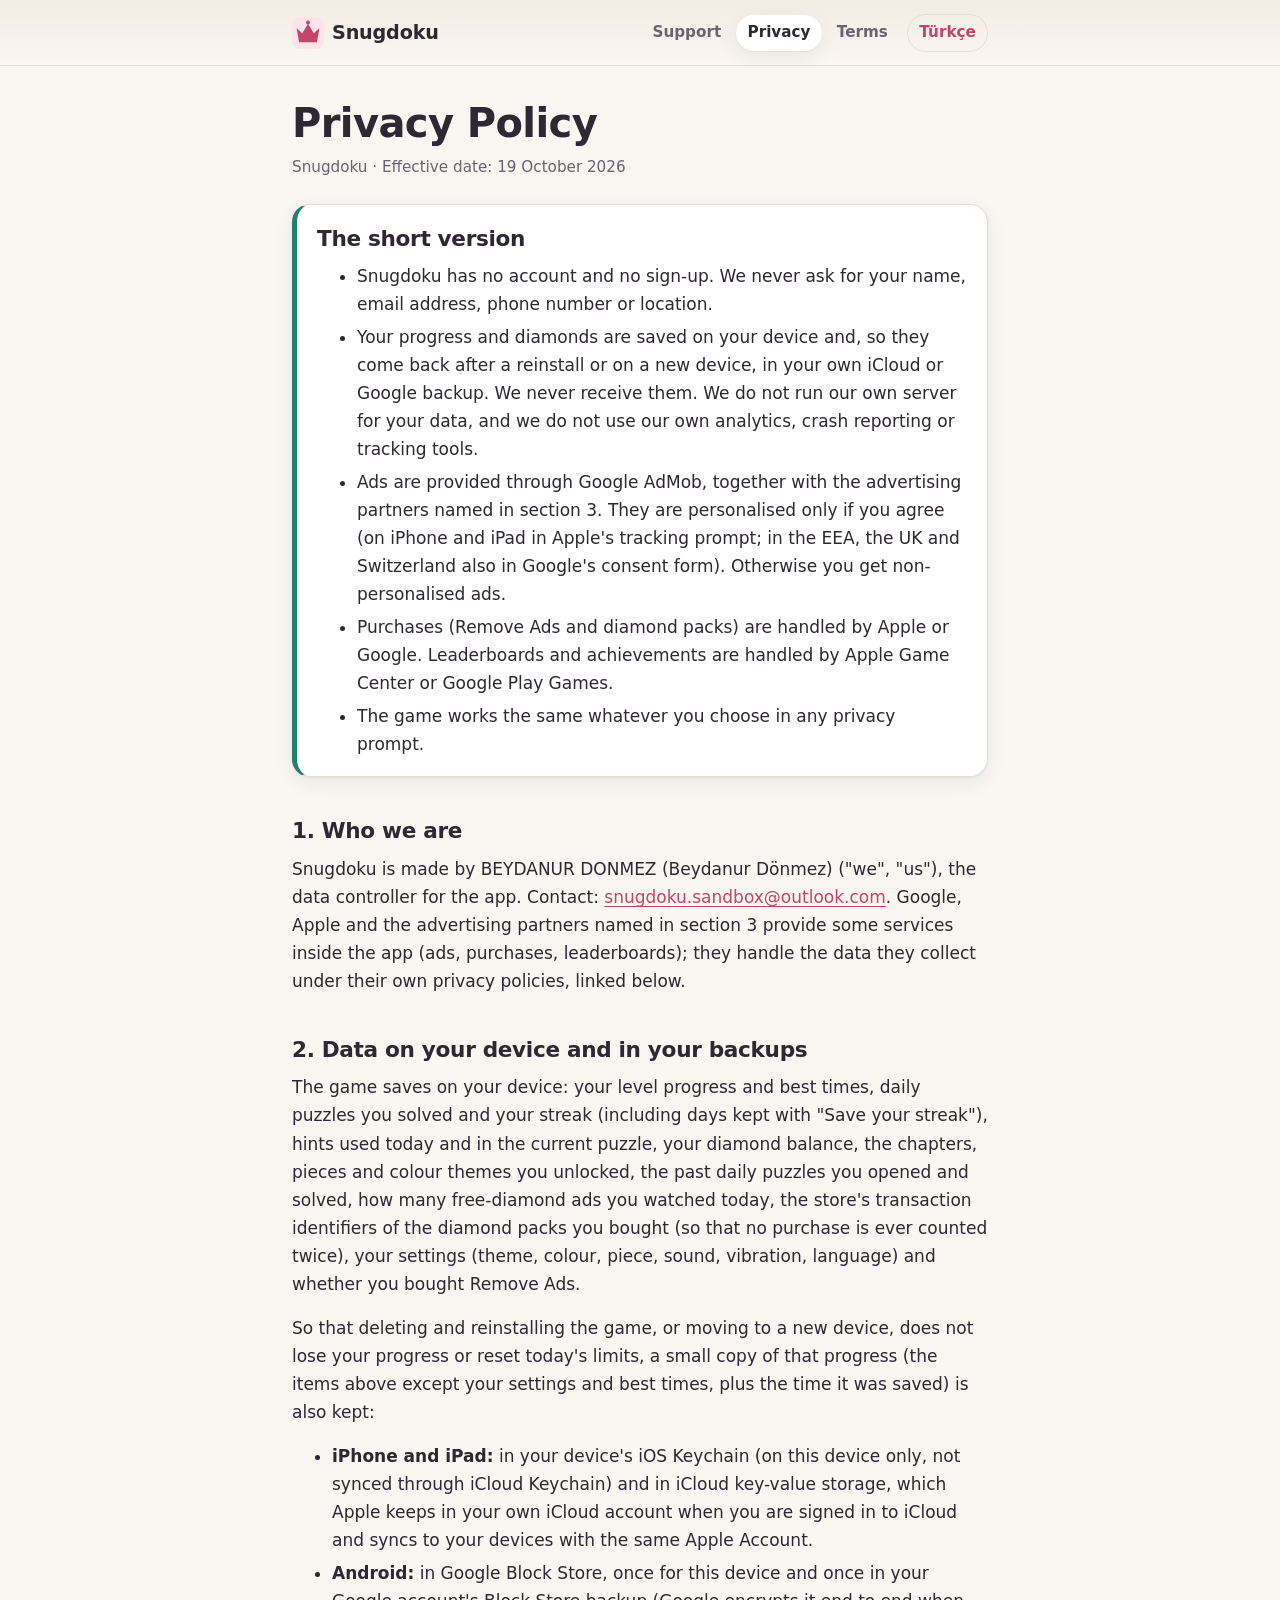
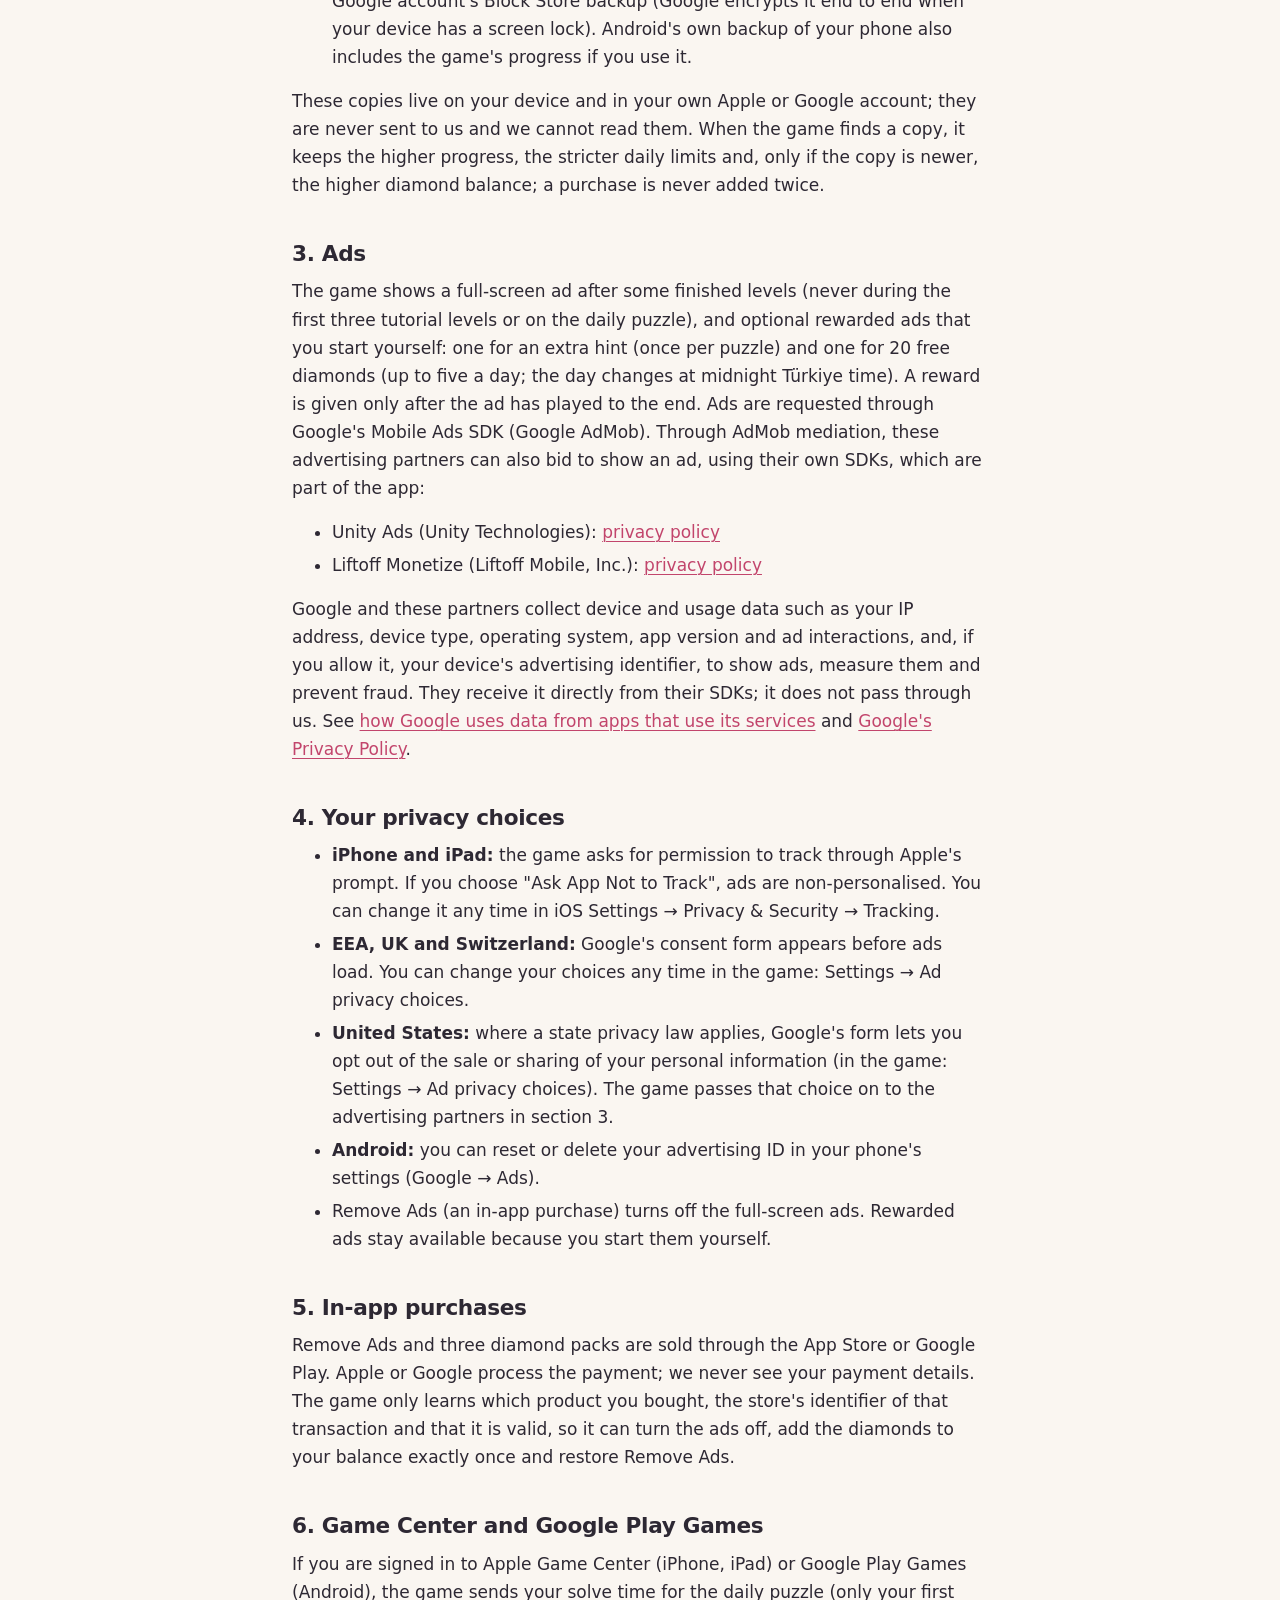
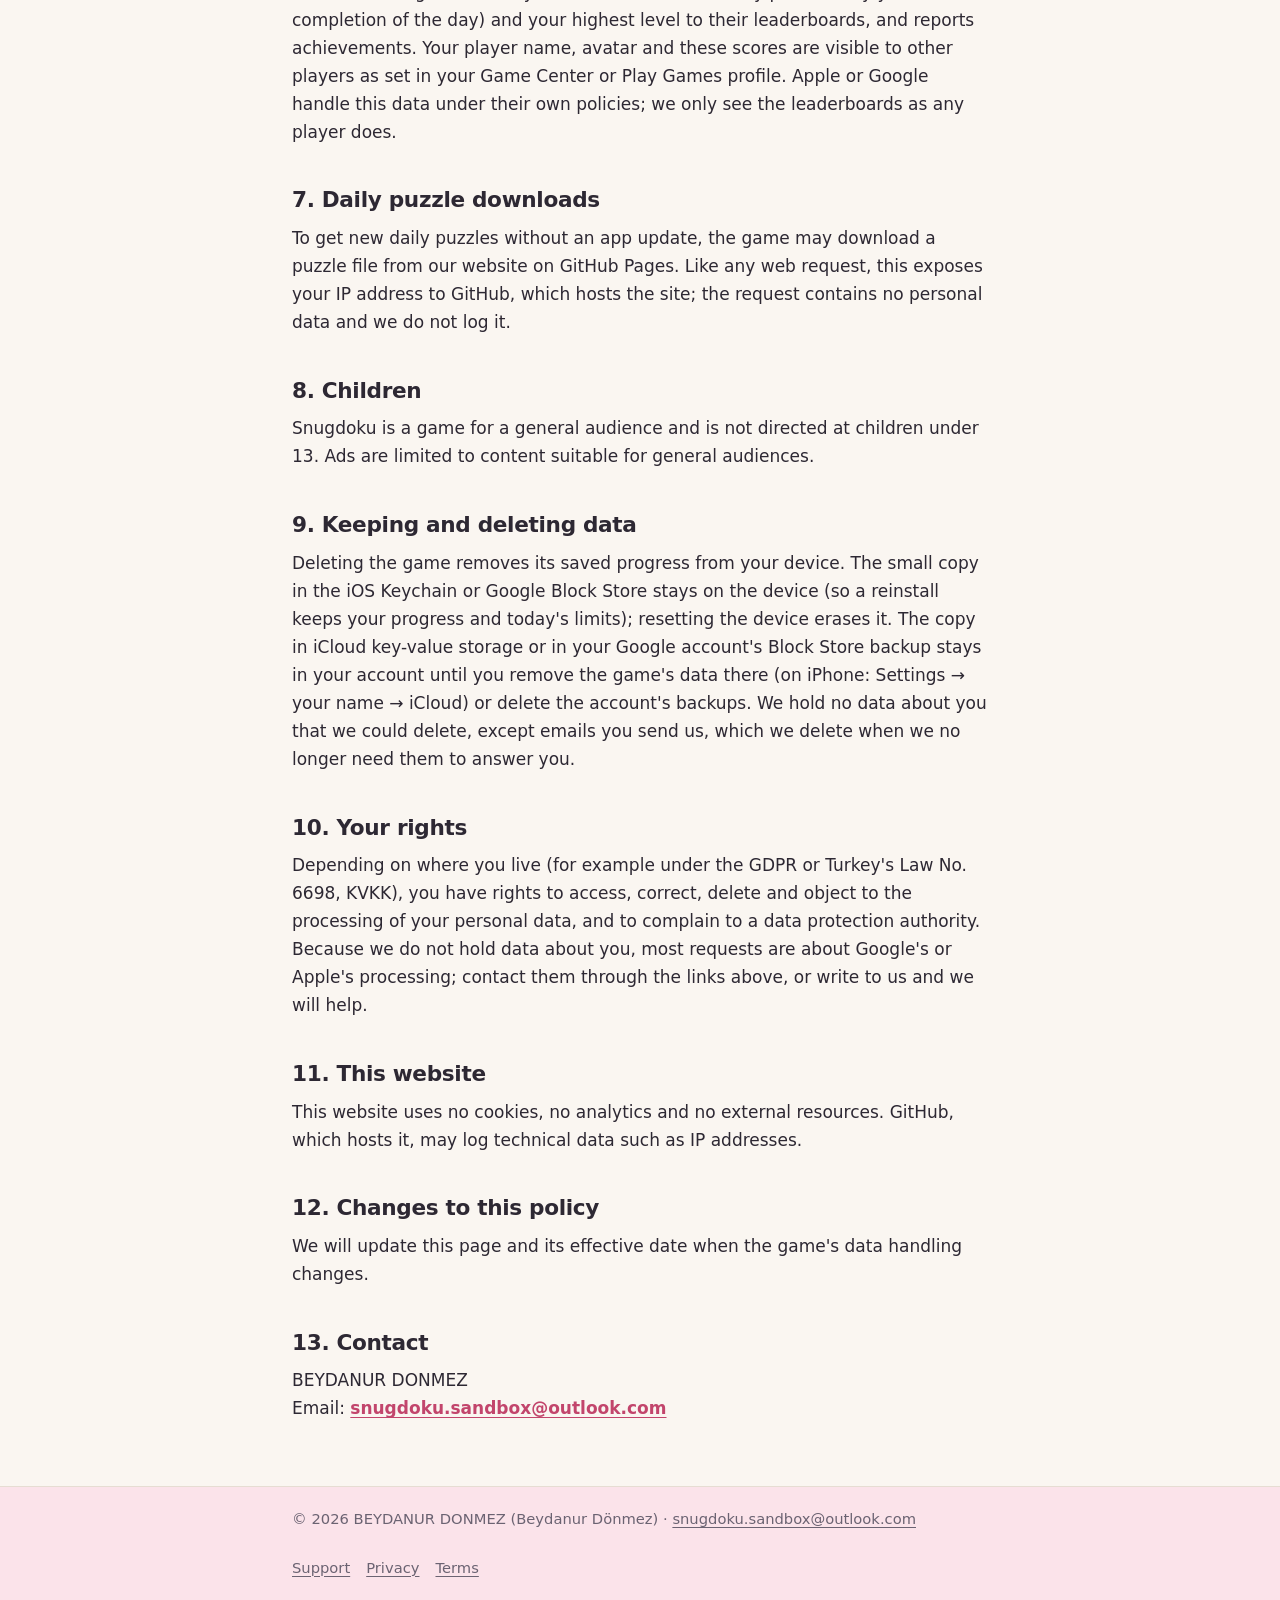
==== commit e2af3147: "privacy + terms (en + tr): diamond packs (consumable, credited once, no cash value, not transferable" ====
--- a/privacy/index.html
+++ b/privacy/index.html
@@ -31,20 +31,23 @@
 <main id="main" class="wrap">
 
 <h1>Privacy Policy</h1>
-<p class="meta">Snugdoku · Effective date: <time datetime="2026-10-18">18 October 2026</time></p>
+<p class="meta">Snugdoku · Effective date: <time datetime="2026-10-19">19 October 2026</time></p>
 <div class="card summary"><h2>The short version</h2><ul>
 <li>Snugdoku has no account and no sign-up. We never ask for your name, email address, phone number or location.</li>
-<li>Your progress is saved on your device. We do not run our own server for your data, and we do not use our own analytics, crash reporting or tracking tools.</li>
+<li>Your progress and diamonds are saved on your device and, so they come back after a reinstall or on a new device, in your own iCloud or Google backup. We never receive them. We do not run our own server for your data, and we do not use our own analytics, crash reporting or tracking tools.</li>
 <li>Ads are provided through Google AdMob, together with the advertising partners named in section 3. They are personalised only if you agree (on iPhone and iPad in Apple's tracking prompt; in the EEA, the UK and Switzerland also in Google's consent form). Otherwise you get non-personalised ads.</li>
-<li>Purchases are handled by Apple or Google. Leaderboards and achievements are handled by Apple Game Center or Google Play Games.</li>
+<li>Purchases (Remove Ads and diamond packs) are handled by Apple or Google. Leaderboards and achievements are handled by Apple Game Center or Google Play Games.</li>
 <li>The game works the same whatever you choose in any privacy prompt.</li></ul></div>
 <h2 id="who">1. Who we are</h2>
 <p>Snugdoku is made by BEYDANUR DONMEZ (Beydanur Dönmez) ("we", "us"), the data controller for the app. Contact: <a href="mailto:snugdoku.sandbox@outlook.com">snugdoku.sandbox@outlook.com</a>. Google, Apple and the advertising partners named in section 3 provide some services inside the app (ads, purchases, leaderboards); they handle the data they collect under their own privacy policies, linked below.</p>
-<h2 id="device">2. Data on your device</h2>
-<p>The game saves on your device: your level progress and best times, daily puzzles you solved and your streak, hints used today, your settings (theme, colour, piece, sound, vibration, language) and whether you bought Remove Ads.</p>
-<p>So that deleting and reinstalling the game on the same device does not reset today's free hints or your streak, a small copy of that progress (hints used today, the days you solved the daily puzzle, your highest level and the Remove Ads flag) is also kept in your device's iOS Keychain (on iPhone and iPad, not synced through iCloud Keychain) or in Google Block Store (on Android). It stays on your device and in your own device backups; it is never sent to us. On Android, the game's progress is also included in Android's own backup of your phone if you use it.</p>
+<h2 id="device">2. Data on your device and in your backups</h2>
+<p>The game saves on your device: your level progress and best times, daily puzzles you solved and your streak (including days kept with "Save your streak"), hints used today and in the current puzzle, your diamond balance, the chapters, pieces and colour themes you unlocked, the past daily puzzles you opened and solved, how many free-diamond ads you watched today, the store's transaction identifiers of the diamond packs you bought (so that no purchase is ever counted twice), your settings (theme, colour, piece, sound, vibration, language) and whether you bought Remove Ads.</p>
+<p>So that deleting and reinstalling the game, or moving to a new device, does not lose your progress or reset today's limits, a small copy of that progress (the items above except your settings and best times, plus the time it was saved) is also kept:</p>
+<ul><li><strong>iPhone and iPad:</strong> in your device's iOS Keychain (on this device only, not synced through iCloud Keychain) and in iCloud key-value storage, which Apple keeps in your own iCloud account when you are signed in to iCloud and syncs to your devices with the same Apple Account.</li>
+<li><strong>Android:</strong> in Google Block Store, once for this device and once in your Google account's Block Store backup (Google encrypts it end to end when your device has a screen lock). Android's own backup of your phone also includes the game's progress if you use it.</li></ul>
+<p>These copies live on your device and in your own Apple or Google account; they are never sent to us and we cannot read them. When the game finds a copy, it keeps the higher progress, the stricter daily limits and, only if the copy is newer, the higher diamond balance; a purchase is never added twice.</p>
 <h2 id="ads">3. Ads</h2>
-<p>The game shows a full-screen ad after some finished levels (never during the first three tutorial levels or on the daily puzzle), and an optional rewarded ad you can watch for an extra hint. Ads are requested through Google's Mobile Ads SDK (Google AdMob). Through AdMob mediation, these advertising partners can also bid to show an ad, using their own SDKs, which are part of the app:</p>
+<p>The game shows a full-screen ad after some finished levels (never during the first three tutorial levels or on the daily puzzle), and optional rewarded ads that you start yourself: one for an extra hint (once per puzzle) and one for 20 free diamonds (up to five a day; the day changes at midnight Türkiye time). A reward is given only after the ad has played to the end. Ads are requested through Google's Mobile Ads SDK (Google AdMob). Through AdMob mediation, these advertising partners can also bid to show an ad, using their own SDKs, which are part of the app:</p>
 <ul><li>Unity Ads (Unity Technologies): <a href="https://unity.com/legal/game-player-and-app-user-privacy-policy" rel="noopener">privacy policy</a></li>
 <li>Liftoff Monetize (Liftoff Mobile, Inc.): <a href="https://liftoff.ai/privacy-policy/" rel="noopener">privacy policy</a></li></ul>
 <p>Google and these partners collect device and usage data such as your IP address, device type, operating system, app version and ad interactions, and, if you allow it, your device's advertising identifier, to show ads, measure them and prevent fraud. They receive it directly from their SDKs; it does not pass through us. See <a href="https://policies.google.com/technologies/partner-sites" rel="noopener">how Google uses data from apps that use its services</a> and <a href="https://policies.google.com/privacy" rel="noopener">Google's Privacy Policy</a>.</p>
@@ -55,7 +58,7 @@
 <li><strong>Android:</strong> you can reset or delete your advertising ID in your phone's settings (Google → Ads).</li>
 <li>Remove Ads (an in-app purchase) turns off the full-screen ads. Rewarded ads stay available because you start them yourself.</li></ul>
 <h2 id="purchases">5. In-app purchases</h2>
-<p>Remove Ads is sold through the App Store or Google Play. Apple or Google process the payment; we never see your payment details. The game only learns whether you own Remove Ads, so it can turn the ads off and restore the purchase.</p>
+<p>Remove Ads and three diamond packs are sold through the App Store or Google Play. Apple or Google process the payment; we never see your payment details. The game only learns which product you bought, the store's identifier of that transaction and that it is valid, so it can turn the ads off, add the diamonds to your balance exactly once and restore Remove Ads.</p>
 <h2 id="games">6. Game Center and Google Play Games</h2>
 <p>If you are signed in to Apple Game Center (iPhone, iPad) or Google Play Games (Android), the game sends your solve time for the daily puzzle (only your first completion of the day) and your highest level to their leaderboards, and reports achievements. Your player name, avatar and these scores are visible to other players as set in your Game Center or Play Games profile. Apple or Google handle this data under their own policies; we only see the leaderboards as any player does.</p>
 <h2 id="downloads">7. Daily puzzle downloads</h2>
@@ -63,7 +66,7 @@
 <h2 id="children">8. Children</h2>
 <p>Snugdoku is a game for a general audience and is not directed at children under 13. Ads are limited to content suitable for general audiences.</p>
 <h2 id="keeping">9. Keeping and deleting data</h2>
-<p>Deleting the game removes its saved progress from your device. The small copy in the iOS Keychain or Google Block Store stays on the device (so a reinstall keeps today's hints and your streak); resetting the device erases it. We hold no data about you that we could delete, except emails you send us, which we delete when we no longer need them to answer you.</p>
+<p>Deleting the game removes its saved progress from your device. The small copy in the iOS Keychain or Google Block Store stays on the device (so a reinstall keeps your progress and today's limits); resetting the device erases it. The copy in iCloud key-value storage or in your Google account's Block Store backup stays in your account until you remove the game's data there (on iPhone: Settings → your name → iCloud) or delete the account's backups. We hold no data about you that we could delete, except emails you send us, which we delete when we no longer need them to answer you.</p>
 <h2 id="rights">10. Your rights</h2>
 <p>Depending on where you live (for example under the GDPR or Turkey's Law No. 6698, KVKK), you have rights to access, correct, delete and object to the processing of your personal data, and to complain to a data protection authority. Because we do not hold data about you, most requests are about Google's or Apple's processing; contact them through the links above, or write to us and we will help.</p>
 <h2 id="website">11. This website</h2>
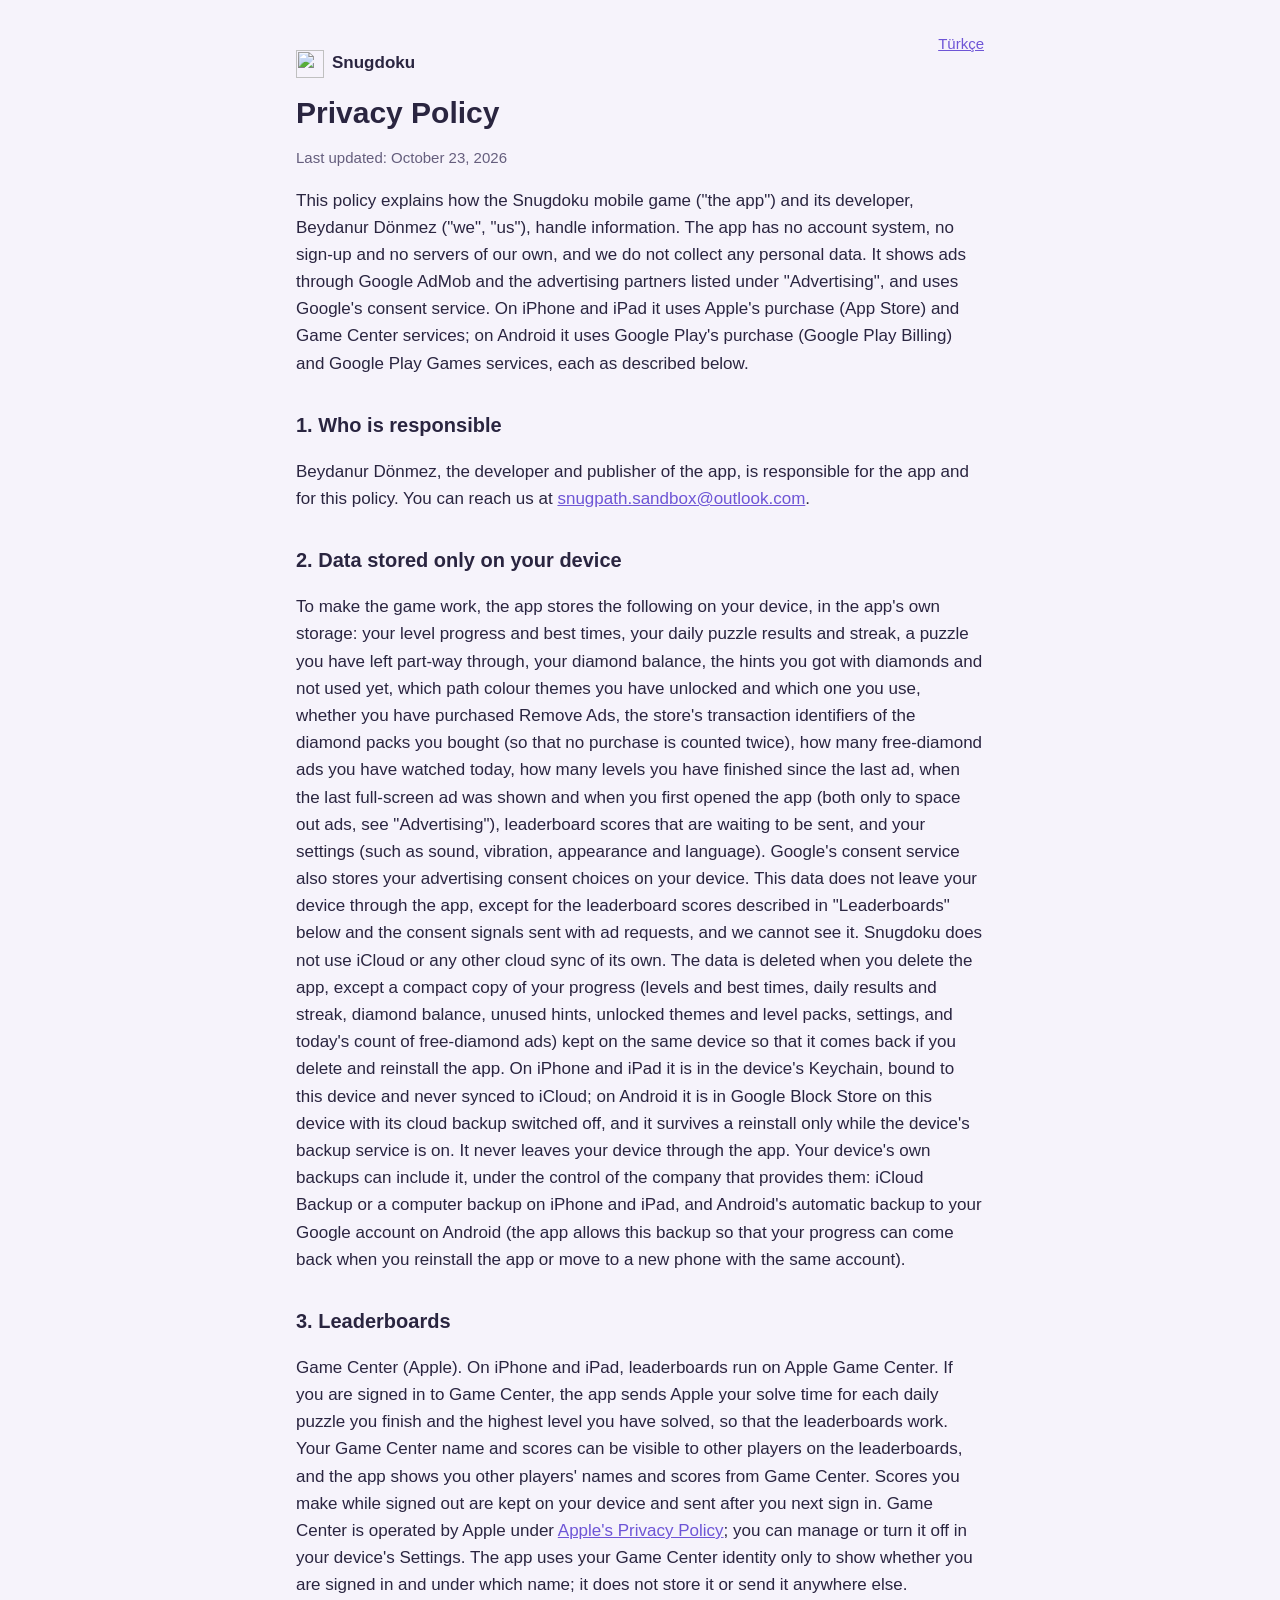
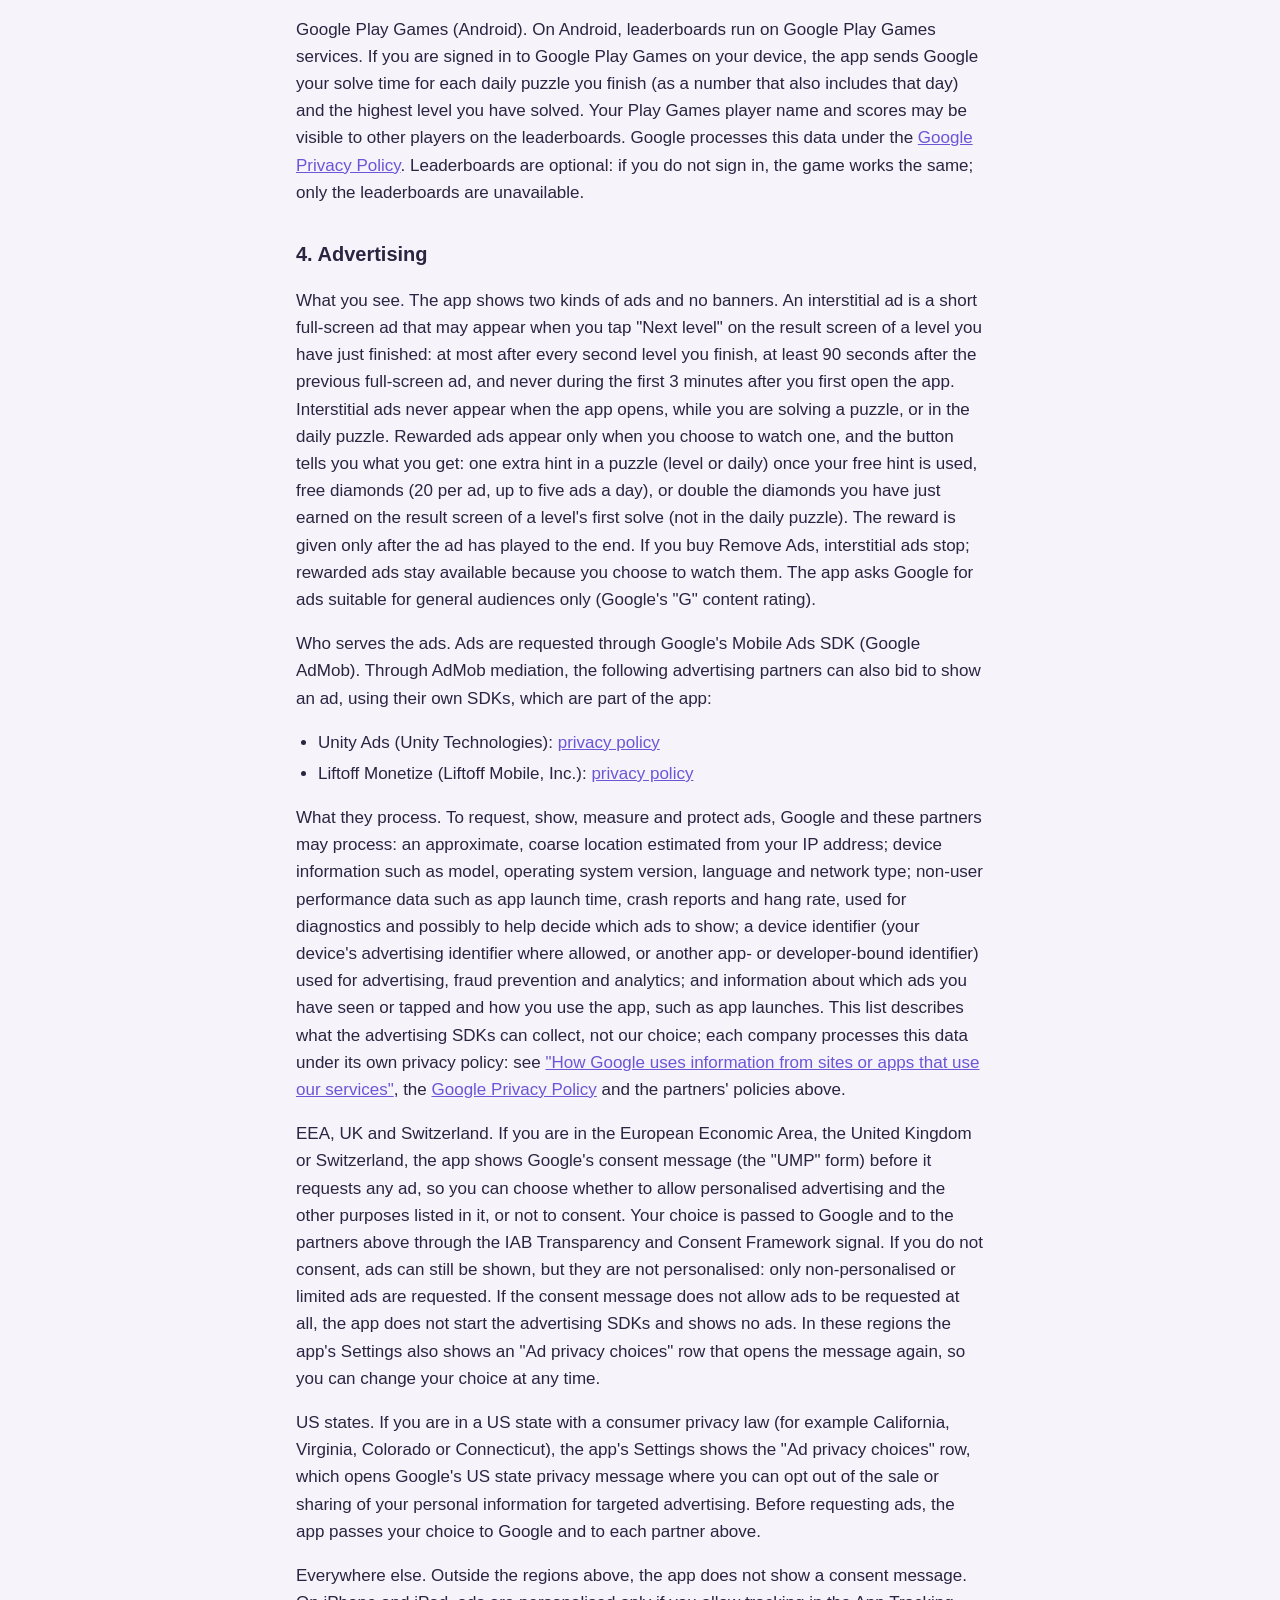
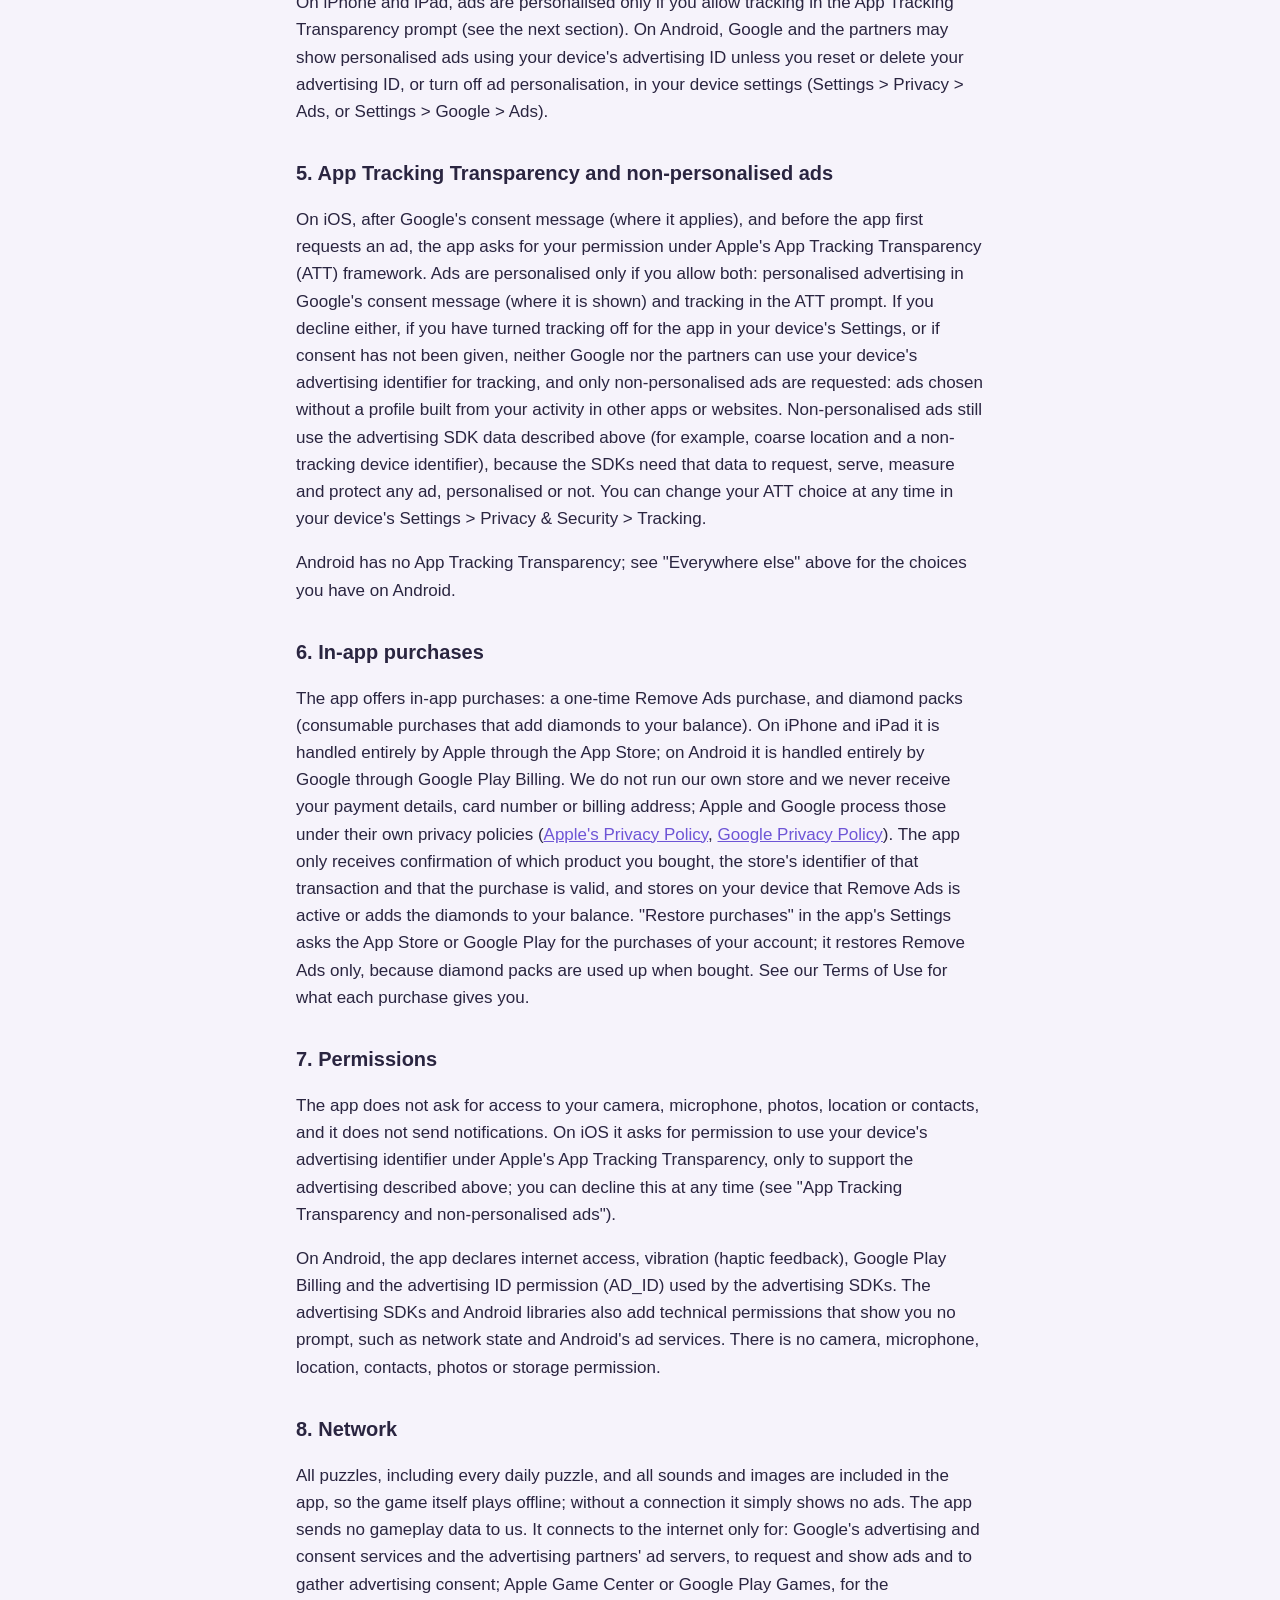
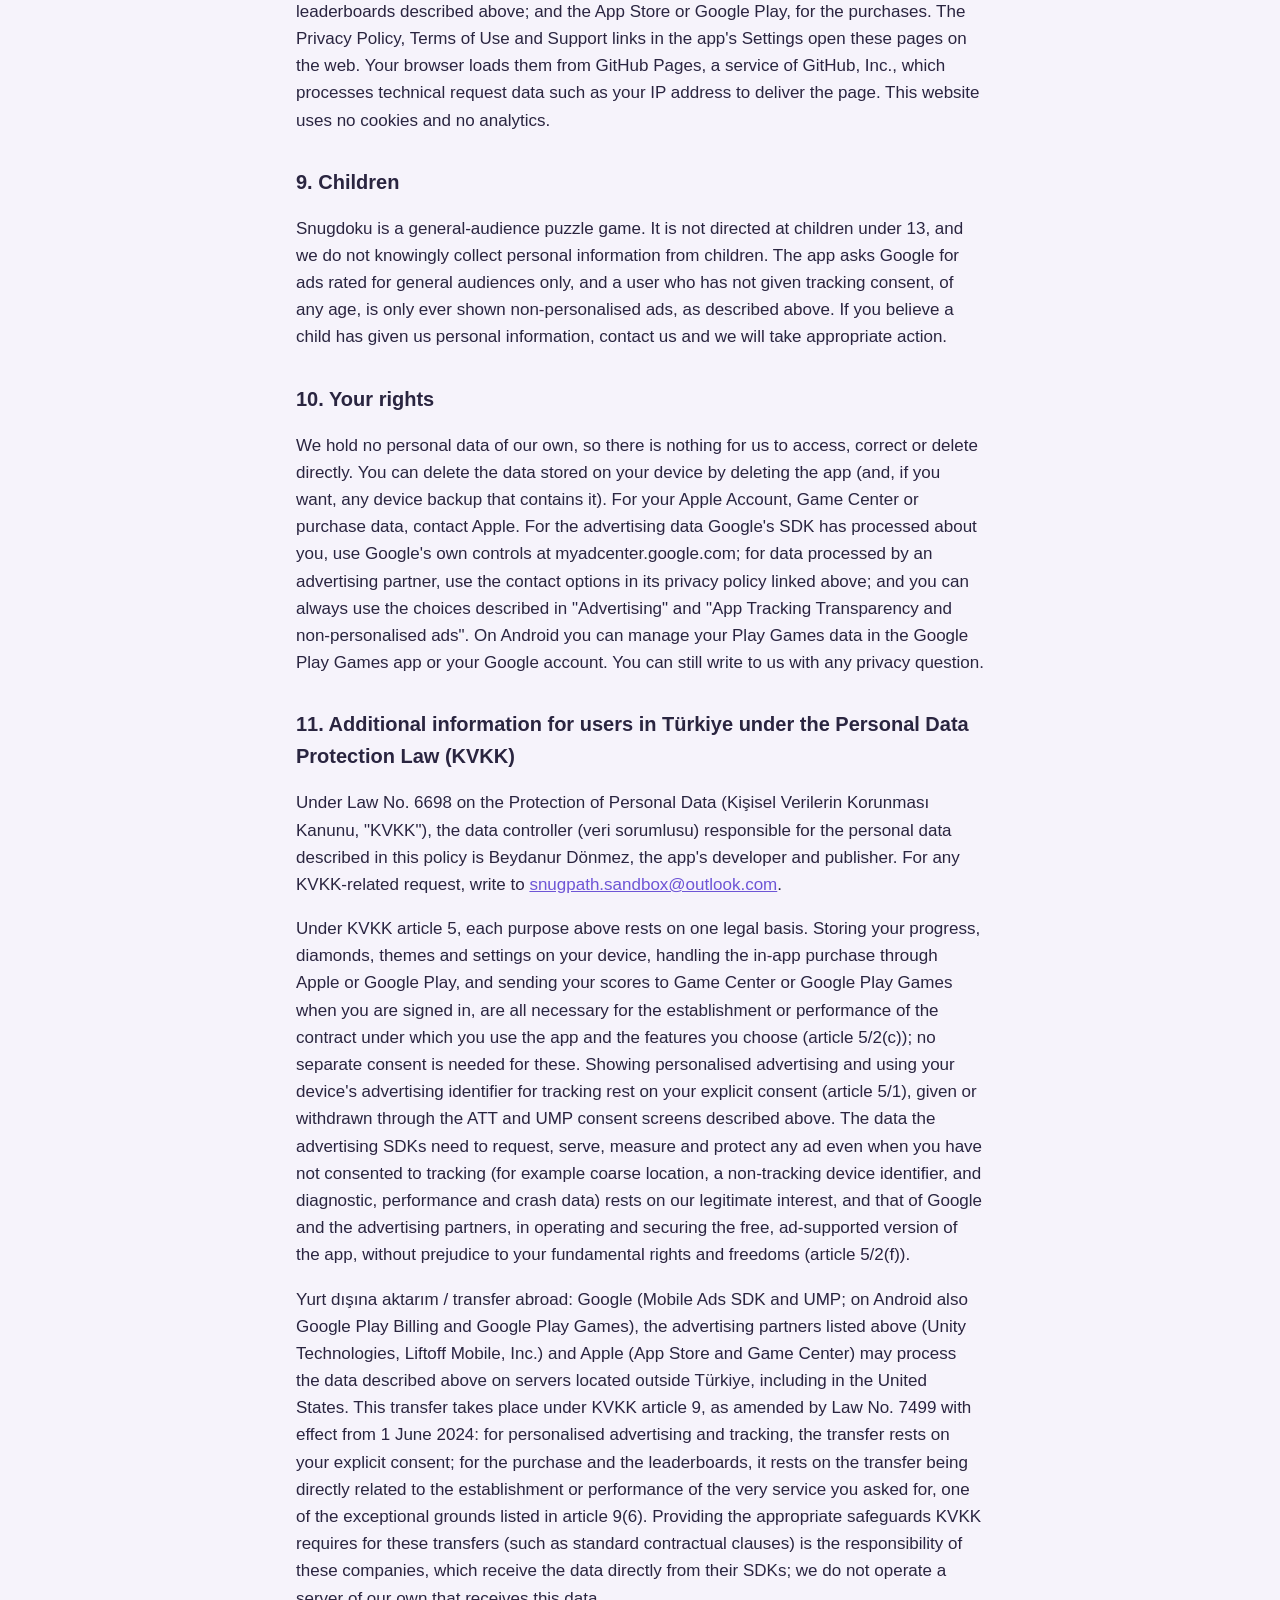
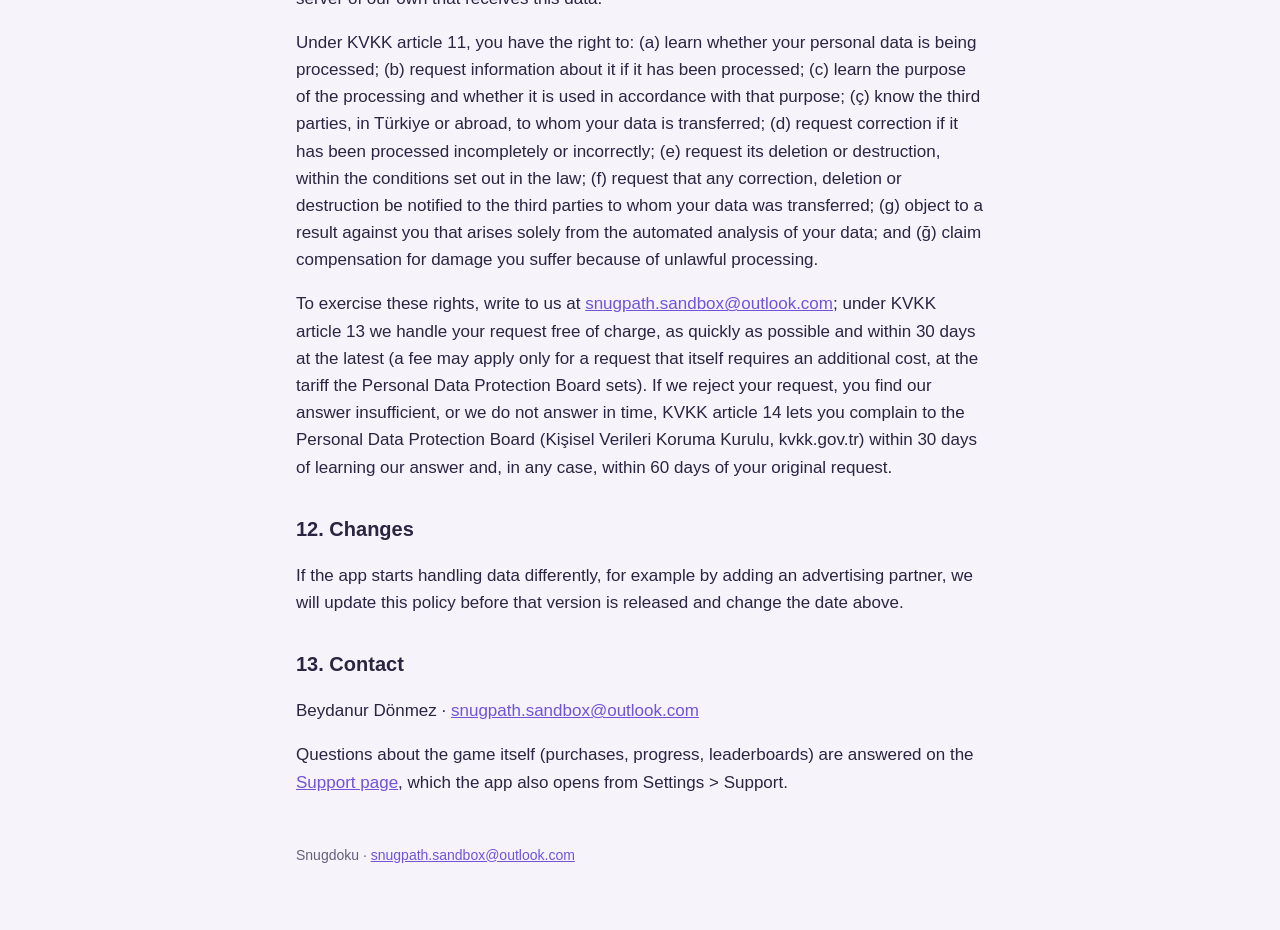
==== commit bee3f435: "Snugdoku legal site for the merged app (Place, Connect, Divide): privacy, terms, support EN + TR fro" ====
--- a/privacy/index.html
+++ b/privacy/index.html
@@ -1,90 +1,52 @@
-<!doctype html>
-<html lang="en">
-<head>
-<meta charset="utf-8">
-<meta name="viewport" content="width=device-width, initial-scale=1">
-<meta http-equiv="Content-Security-Policy" content="default-src 'none'; style-src 'self'; img-src 'self' data:; base-uri 'none'; form-action 'none'">
-<meta name="referrer" content="no-referrer">
-<meta name="color-scheme" content="light dark">
-<title>Privacy Policy · Snugdoku</title>
-<meta name="description" content="Privacy Policy for Snugdoku on the App Store and Google Play.">
-<link rel="canonical" href="https://beydadonmezz.github.io/snugdoku-site/privacy/">
-<link rel="alternate" hreflang="en" href="https://beydadonmezz.github.io/snugdoku-site/privacy/">
-<link rel="alternate" hreflang="tr" href="https://beydadonmezz.github.io/snugdoku-site/tr/privacy/">
-<link rel="alternate" hreflang="x-default" href="https://beydadonmezz.github.io/snugdoku-site/privacy/">
-<link rel="icon" href="data:image/svg+xml,%3Csvg%20xmlns=%22http://www.w3.org/2000/svg%22%20viewBox=%220%200%2024%2024%22%20aria-hidden=%22true%22%20focusable=%22false%22%3E%3Crect%20width=%2224%22%20height=%2224%22%20rx=%226%22%20fill=%22%23fbe3ea%22/%3E%3Cpath%20d=%22M3.5%208.5l4.2%203.6L12%205l4.3%207.1%204.2-3.6-1.8%2010.5H5.3z%22%20fill=%22%23c2456c%22/%3E%3Ccircle%20cx=%2212%22%20cy=%224.2%22%20r=%221.5%22%20fill=%22%23c2456c%22/%3E%3C/svg%3E">
-<link rel="stylesheet" href="../assets/site.css">
-</head>
-<body>
-<a class="skip" href="#main">Skip to content</a>
-<header class="site-header">
-  <div class="wrap">
-    <a class="brand" href="../" aria-label="Snugdoku home"><svg xmlns="http://www.w3.org/2000/svg" viewBox="0 0 24 24" aria-hidden="true" focusable="false"><rect width="24" height="24" rx="6" fill="#fbe3ea"/><path d="M3.5 8.5l4.2 3.6L12 5l4.3 7.1 4.2-3.6-1.8 10.5H5.3z" fill="#c2456c"/><circle cx="12" cy="4.2" r="1.5" fill="#c2456c"/></svg><span>Snugdoku</span></a>
-    <nav class="site-nav" aria-label="Main">
-      <a href="../support/">Support</a>
-      <a href="../privacy/" aria-current="page">Privacy</a>
-      <a href="../terms/">Terms</a>
-      <a class="lang" href="../tr/privacy/" hreflang="tr" lang="tr" title="Bu sayfanın Türkçesi">Türkçe</a>
-    </nav>
-  </div>
-</header>
-<main id="main" class="wrap">
-
-<h1>Privacy Policy</h1>
-<p class="meta">Snugdoku · Effective date: <time datetime="2026-10-19">19 October 2026</time></p>
-<div class="card summary"><h2>The short version</h2><ul>
-<li>Snugdoku has no account and no sign-up. We never ask for your name, email address, phone number or location.</li>
-<li>Your progress and diamonds are saved on your device and, so they come back after a reinstall or on a new device, in your own iCloud or Google backup. We never receive them. We do not run our own server for your data, and we do not use our own analytics, crash reporting or tracking tools.</li>
-<li>Ads are provided through Google AdMob, together with the advertising partners named in section 3. They are personalised only if you agree (on iPhone and iPad in Apple's tracking prompt; in the EEA, the UK and Switzerland also in Google's consent form). Otherwise you get non-personalised ads.</li>
-<li>Purchases (Remove Ads and diamond packs) are handled by Apple or Google. Leaderboards and achievements are handled by Apple Game Center or Google Play Games.</li>
-<li>The game works the same whatever you choose in any privacy prompt.</li></ul></div>
-<h2 id="who">1. Who we are</h2>
-<p>Snugdoku is made by BEYDANUR DONMEZ (Beydanur Dönmez) ("we", "us"), the data controller for the app. Contact: <a href="mailto:snugdoku.sandbox@outlook.com">snugdoku.sandbox@outlook.com</a>. Google, Apple and the advertising partners named in section 3 provide some services inside the app (ads, purchases, leaderboards); they handle the data they collect under their own privacy policies, linked below.</p>
-<h2 id="device">2. Data on your device and in your backups</h2>
-<p>The game saves on your device: your level progress and best times, daily puzzles you solved and your streak (including days kept with "Save your streak"), hints used today and in the current puzzle, your diamond balance, the chapters, pieces and colour themes you unlocked, the past daily puzzles you opened and solved, how many free-diamond ads you watched today, the store's transaction identifiers of the diamond packs you bought (so that no purchase is ever counted twice), your settings (theme, colour, piece, sound, vibration, language) and whether you bought Remove Ads.</p>
-<p>So that deleting and reinstalling the game, or moving to a new device, does not lose your progress or reset today's limits, a small copy of that progress (the items above except your settings and best times, plus the time it was saved) is also kept:</p>
-<ul><li><strong>iPhone and iPad:</strong> in your device's iOS Keychain (on this device only, not synced through iCloud Keychain) and in iCloud key-value storage, which Apple keeps in your own iCloud account when you are signed in to iCloud and syncs to your devices with the same Apple Account.</li>
-<li><strong>Android:</strong> in Google Block Store, once for this device and once in your Google account's Block Store backup (Google encrypts it end to end when your device has a screen lock). Android's own backup of your phone also includes the game's progress if you use it.</li></ul>
-<p>These copies live on your device and in your own Apple or Google account; they are never sent to us and we cannot read them. When the game finds a copy, it keeps the higher progress, the stricter daily limits and, only if the copy is newer, the higher diamond balance; a purchase is never added twice.</p>
-<h2 id="ads">3. Ads</h2>
-<p>The game shows a full-screen ad after some finished levels (never during the first three tutorial levels or on the daily puzzle), and optional rewarded ads that you start yourself: one for an extra hint (once per puzzle) and one for 20 free diamonds (up to five a day; the day changes at midnight Türkiye time). A reward is given only after the ad has played to the end. Ads are requested through Google's Mobile Ads SDK (Google AdMob). Through AdMob mediation, these advertising partners can also bid to show an ad, using their own SDKs, which are part of the app:</p>
-<ul><li>Unity Ads (Unity Technologies): <a href="https://unity.com/legal/game-player-and-app-user-privacy-policy" rel="noopener">privacy policy</a></li>
-<li>Liftoff Monetize (Liftoff Mobile, Inc.): <a href="https://liftoff.ai/privacy-policy/" rel="noopener">privacy policy</a></li></ul>
-<p>Google and these partners collect device and usage data such as your IP address, device type, operating system, app version and ad interactions, and, if you allow it, your device's advertising identifier, to show ads, measure them and prevent fraud. They receive it directly from their SDKs; it does not pass through us. See <a href="https://policies.google.com/technologies/partner-sites" rel="noopener">how Google uses data from apps that use its services</a> and <a href="https://policies.google.com/privacy" rel="noopener">Google's Privacy Policy</a>.</p>
-<h2 id="choices">4. Your privacy choices</h2>
-<ul><li><strong>iPhone and iPad:</strong> the game asks for permission to track through Apple's prompt. If you choose "Ask App Not to Track", ads are non-personalised. You can change it any time in iOS Settings → Privacy &amp; Security → Tracking.</li>
-<li><strong>EEA, UK and Switzerland:</strong> Google's consent form appears before ads load. You can change your choices any time in the game: Settings → Ad privacy choices.</li>
-<li><strong>United States:</strong> where a state privacy law applies, Google's form lets you opt out of the sale or sharing of your personal information (in the game: Settings → Ad privacy choices). The game passes that choice on to the advertising partners in section 3.</li>
-<li><strong>Android:</strong> you can reset or delete your advertising ID in your phone's settings (Google → Ads).</li>
-<li>Remove Ads (an in-app purchase) turns off the full-screen ads. Rewarded ads stay available because you start them yourself.</li></ul>
-<h2 id="purchases">5. In-app purchases</h2>
-<p>Remove Ads and three diamond packs are sold through the App Store or Google Play. Apple or Google process the payment; we never see your payment details. The game only learns which product you bought, the store's identifier of that transaction and that it is valid, so it can turn the ads off, add the diamonds to your balance exactly once and restore Remove Ads.</p>
-<h2 id="games">6. Game Center and Google Play Games</h2>
-<p>If you are signed in to Apple Game Center (iPhone, iPad) or Google Play Games (Android), the game sends your solve time for the daily puzzle (only your first completion of the day) and your highest level to their leaderboards, and reports achievements. Your player name, avatar and these scores are visible to other players as set in your Game Center or Play Games profile. Apple or Google handle this data under their own policies; we only see the leaderboards as any player does.</p>
-<h2 id="downloads">7. Daily puzzle downloads</h2>
-<p>To get new daily puzzles without an app update, the game may download a puzzle file from our website on GitHub Pages. Like any web request, this exposes your IP address to GitHub, which hosts the site; the request contains no personal data and we do not log it.</p>
-<h2 id="children">8. Children</h2>
-<p>Snugdoku is a game for a general audience and is not directed at children under 13. Ads are limited to content suitable for general audiences.</p>
-<h2 id="keeping">9. Keeping and deleting data</h2>
-<p>Deleting the game removes its saved progress from your device. The small copy in the iOS Keychain or Google Block Store stays on the device (so a reinstall keeps your progress and today's limits); resetting the device erases it. The copy in iCloud key-value storage or in your Google account's Block Store backup stays in your account until you remove the game's data there (on iPhone: Settings → your name → iCloud) or delete the account's backups. We hold no data about you that we could delete, except emails you send us, which we delete when we no longer need them to answer you.</p>
-<h2 id="rights">10. Your rights</h2>
-<p>Depending on where you live (for example under the GDPR or Turkey's Law No. 6698, KVKK), you have rights to access, correct, delete and object to the processing of your personal data, and to complain to a data protection authority. Because we do not hold data about you, most requests are about Google's or Apple's processing; contact them through the links above, or write to us and we will help.</p>
-<h2 id="website">11. This website</h2>
-<p>This website uses no cookies, no analytics and no external resources. GitHub, which hosts it, may log technical data such as IP addresses.</p>
-<h2 id="changes">12. Changes to this policy</h2>
-<p>We will update this page and its effective date when the game's data handling changes.</p>
-<h2 id="contact">13. Contact</h2>
-<p>BEYDANUR DONMEZ<br>Email: <a class="email" href="mailto:snugdoku.sandbox@outlook.com">snugdoku.sandbox@outlook.com</a></p>
-</main>
-<footer class="site-footer">
-  <div class="wrap">
-    <p>© 2026 BEYDANUR DONMEZ (Beydanur Dönmez) · <a href="mailto:snugdoku.sandbox@outlook.com">snugdoku.sandbox@outlook.com</a></p>
-    <nav aria-label="Legal and support">
-      <a href="../support/">Support</a>
-      <a href="../privacy/">Privacy</a>
-      <a href="../terms/">Terms</a>
-    </nav>
-  </div>
-</footer>
-</body>
-</html>
+<!doctype html><html lang="en"><head><meta charset="utf-8"><meta name="viewport" content="width=device-width,initial-scale=1">
+<title>Privacy Policy · Snugdoku</title><style>:root{--bg:#F6F3FB;--surface:#FFFFFF;--text:#2A2540;--muted:#655E7D;--accent:#6E55D6;--border:#E3DCF0}
+@media (prefers-color-scheme:dark){:root{--bg:#14121B;--surface:#1E1B28;--text:#F1EDFA;--muted:#ABA4C2;--accent:#B6A6FF;--border:#332E45}}
+*{box-sizing:border-box}body{margin:0;background:var(--bg);color:var(--text);font:17px/1.6 -apple-system,BlinkMacSystemFont,"Segoe UI",Roboto,sans-serif}
+main{max-width:720px;margin:0 auto;padding:32px 16px 64px}h1{font-size:30px;line-height:1.2;margin:8px 0}h2{font-size:20px;margin:32px 0 8px}
+a{color:var(--accent)}.meta{color:var(--muted);font-size:15px}.lang{float:right;font-size:15px}.card{background:var(--surface);border:1px solid var(--border);border-radius:14px;padding:4px 20px;margin:16px 0}
+ul{padding-left:22px}li{margin:4px 0}.logo{width:28px;height:28px;vertical-align:middle;margin-right:8px}
+footer{margin-top:48px;color:var(--muted);font-size:14px}</style></head><body><main>
+<a class="lang" href="/snugdoku-site/tr/privacy/">Türkçe</a>
+<p><a href="/snugdoku-site/" style="color:inherit;text-decoration:none"><img class="logo" src="/snugdoku-site/assets/icon.png" alt="" width="28" height="28"><strong>Snugdoku</strong></a></p>
+<h1>Privacy Policy</h1><p class="meta">Last updated: October 23, 2026</p>
+<p>This policy explains how the Snugdoku mobile game ("the app") and its developer, Beydanur Dönmez ("we", "us"), handle information. The app has no account system, no sign-up and no servers of our own, and we do not collect any personal data. It shows ads through Google AdMob and the advertising partners listed under "Advertising", and uses Google's consent service. On iPhone and iPad it uses Apple's purchase (App Store) and Game Center services; on Android it uses Google Play's purchase (Google Play Billing) and Google Play Games services, each as described below.</p>
+<h2>1. Who is responsible</h2>
+<p>Beydanur Dönmez, the developer and publisher of the app, is responsible for the app and for this policy. You can reach us at <a href="mailto:snugpath.sandbox@outlook.com">snugpath.sandbox@outlook.com</a>.</p>
+<h2>2. Data stored only on your device</h2>
+<p>To make the game work, the app stores the following on your device, in the app's own storage: your level progress and best times, your daily puzzle results and streak, a puzzle you have left part-way through, your diamond balance, the hints you got with diamonds and not used yet, which path colour themes you have unlocked and which one you use, whether you have purchased Remove Ads, the store's transaction identifiers of the diamond packs you bought (so that no purchase is counted twice), how many free-diamond ads you have watched today, how many levels you have finished since the last ad, when the last full-screen ad was shown and when you first opened the app (both only to space out ads, see "Advertising"), leaderboard scores that are waiting to be sent, and your settings (such as sound, vibration, appearance and language). Google's consent service also stores your advertising consent choices on your device. This data does not leave your device through the app, except for the leaderboard scores described in "Leaderboards" below and the consent signals sent with ad requests, and we cannot see it. Snugdoku does not use iCloud or any other cloud sync of its own. The data is deleted when you delete the app, except a compact copy of your progress (levels and best times, daily results and streak, diamond balance, unused hints, unlocked themes and level packs, settings, and today's count of free-diamond ads) kept on the same device so that it comes back if you delete and reinstall the app. On iPhone and iPad it is in the device's Keychain, bound to this device and never synced to iCloud; on Android it is in Google Block Store on this device with its cloud backup switched off, and it survives a reinstall only while the device's backup service is on. It never leaves your device through the app. Your device's own backups can include it, under the control of the company that provides them: iCloud Backup or a computer backup on iPhone and iPad, and Android's automatic backup to your Google account on Android (the app allows this backup so that your progress can come back when you reinstall the app or move to a new phone with the same account).</p>
+<h2>3. Leaderboards</h2>
+<p>Game Center (Apple). On iPhone and iPad, leaderboards run on Apple Game Center. If you are signed in to Game Center, the app sends Apple your solve time for each daily puzzle you finish and the highest level you have solved, so that the leaderboards work. Your Game Center name and scores can be visible to other players on the leaderboards, and the app shows you other players' names and scores from Game Center. Scores you make while signed out are kept on your device and sent after you next sign in. Game Center is operated by Apple under <a href="https://www.apple.com/legal/privacy/">Apple's Privacy Policy</a>; you can manage or turn it off in your device's Settings. The app uses your Game Center identity only to show whether you are signed in and under which name; it does not store it or send it anywhere else.</p>
+<p>Google Play Games (Android). On Android, leaderboards run on Google Play Games services. If you are signed in to Google Play Games on your device, the app sends Google your solve time for each daily puzzle you finish (as a number that also includes that day) and the highest level you have solved. Your Play Games player name and scores may be visible to other players on the leaderboards. Google processes this data under the <a href="https://policies.google.com/privacy">Google Privacy Policy</a>. Leaderboards are optional: if you do not sign in, the game works the same; only the leaderboards are unavailable.</p>
+<h2>4. Advertising</h2>
+<p>What you see. The app shows two kinds of ads and no banners. An interstitial ad is a short full-screen ad that may appear when you tap "Next level" on the result screen of a level you have just finished: at most after every second level you finish, at least 90 seconds after the previous full-screen ad, and never during the first 3 minutes after you first open the app. Interstitial ads never appear when the app opens, while you are solving a puzzle, or in the daily puzzle. Rewarded ads appear only when you choose to watch one, and the button tells you what you get: one extra hint in a puzzle (level or daily) once your free hint is used, free diamonds (20 per ad, up to five ads a day), or double the diamonds you have just earned on the result screen of a level's first solve (not in the daily puzzle). The reward is given only after the ad has played to the end. If you buy Remove Ads, interstitial ads stop; rewarded ads stay available because you choose to watch them. The app asks Google for ads suitable for general audiences only (Google's "G" content rating).</p>
+<p>Who serves the ads. Ads are requested through Google's Mobile Ads SDK (Google AdMob). Through AdMob mediation, the following advertising partners can also bid to show an ad, using their own SDKs, which are part of the app:</p><ul><li>Unity Ads (Unity Technologies): <a href="https://unity.com/legal/game-player-and-app-user-privacy-policy">privacy policy</a></li><li>Liftoff Monetize (Liftoff Mobile, Inc.): <a href="https://liftoff.ai/privacy-policy/">privacy policy</a></li></ul>
+<p>What they process. To request, show, measure and protect ads, Google and these partners may process: an approximate, coarse location estimated from your IP address; device information such as model, operating system version, language and network type; non-user performance data such as app launch time, crash reports and hang rate, used for diagnostics and possibly to help decide which ads to show; a device identifier (your device's advertising identifier where allowed, or another app- or developer-bound identifier) used for advertising, fraud prevention and analytics; and information about which ads you have seen or tapped and how you use the app, such as app launches. This list describes what the advertising SDKs can collect, not our choice; each company processes this data under its own privacy policy: see <a href="https://policies.google.com/technologies/partner-sites">"How Google uses information from sites or apps that use our services"</a>, the <a href="https://policies.google.com/privacy">Google Privacy Policy</a> and the partners' policies above.</p>
+<p>EEA, UK and Switzerland. If you are in the European Economic Area, the United Kingdom or Switzerland, the app shows Google's consent message (the "UMP" form) before it requests any ad, so you can choose whether to allow personalised advertising and the other purposes listed in it, or not to consent. Your choice is passed to Google and to the partners above through the IAB Transparency and Consent Framework signal. If you do not consent, ads can still be shown, but they are not personalised: only non-personalised or limited ads are requested. If the consent message does not allow ads to be requested at all, the app does not start the advertising SDKs and shows no ads. In these regions the app's Settings also shows an "Ad privacy choices" row that opens the message again, so you can change your choice at any time.</p>
+<p>US states. If you are in a US state with a consumer privacy law (for example California, Virginia, Colorado or Connecticut), the app's Settings shows the "Ad privacy choices" row, which opens Google's US state privacy message where you can opt out of the sale or sharing of your personal information for targeted advertising. Before requesting ads, the app passes your choice to Google and to each partner above.</p>
+<p>Everywhere else. Outside the regions above, the app does not show a consent message. On iPhone and iPad, ads are personalised only if you allow tracking in the App Tracking Transparency prompt (see the next section). On Android, Google and the partners may show personalised ads using your device's advertising ID unless you reset or delete your advertising ID, or turn off ad personalisation, in your device settings (Settings &gt; Privacy &gt; Ads, or Settings &gt; Google &gt; Ads).</p>
+<h2>5. App Tracking Transparency and non-personalised ads</h2>
+<p>On iOS, after Google's consent message (where it applies), and before the app first requests an ad, the app asks for your permission under Apple's App Tracking Transparency (ATT) framework. Ads are personalised only if you allow both: personalised advertising in Google's consent message (where it is shown) and tracking in the ATT prompt. If you decline either, if you have turned tracking off for the app in your device's Settings, or if consent has not been given, neither Google nor the partners can use your device's advertising identifier for tracking, and only non-personalised ads are requested: ads chosen without a profile built from your activity in other apps or websites. Non-personalised ads still use the advertising SDK data described above (for example, coarse location and a non-tracking device identifier), because the SDKs need that data to request, serve, measure and protect any ad, personalised or not. You can change your ATT choice at any time in your device's Settings &gt; Privacy &amp; Security &gt; Tracking.</p>
+<p>Android has no App Tracking Transparency; see "Everywhere else" above for the choices you have on Android.</p>
+<h2>6. In-app purchases</h2>
+<p>The app offers in-app purchases: a one-time Remove Ads purchase, and diamond packs (consumable purchases that add diamonds to your balance). On iPhone and iPad it is handled entirely by Apple through the App Store; on Android it is handled entirely by Google through Google Play Billing. We do not run our own store and we never receive your payment details, card number or billing address; Apple and Google process those under their own privacy policies (<a href="https://www.apple.com/legal/privacy/">Apple's Privacy Policy</a>, <a href="https://policies.google.com/privacy">Google Privacy Policy</a>). The app only receives confirmation of which product you bought, the store's identifier of that transaction and that the purchase is valid, and stores on your device that Remove Ads is active or adds the diamonds to your balance. "Restore purchases" in the app's Settings asks the App Store or Google Play for the purchases of your account; it restores Remove Ads only, because diamond packs are used up when bought. See our Terms of Use for what each purchase gives you.</p>
+<h2>7. Permissions</h2>
+<p>The app does not ask for access to your camera, microphone, photos, location or contacts, and it does not send notifications. On iOS it asks for permission to use your device's advertising identifier under Apple's App Tracking Transparency, only to support the advertising described above; you can decline this at any time (see "App Tracking Transparency and non-personalised ads").</p>
+<p>On Android, the app declares internet access, vibration (haptic feedback), Google Play Billing and the advertising ID permission (AD_ID) used by the advertising SDKs. The advertising SDKs and Android libraries also add technical permissions that show you no prompt, such as network state and Android's ad services. There is no camera, microphone, location, contacts, photos or storage permission.</p>
+<h2>8. Network</h2>
+<p>All puzzles, including every daily puzzle, and all sounds and images are included in the app, so the game itself plays offline; without a connection it simply shows no ads. The app sends no gameplay data to us. It connects to the internet only for: Google's advertising and consent services and the advertising partners' ad servers, to request and show ads and to gather advertising consent; Apple Game Center or Google Play Games, for the leaderboards described above; and the App Store or Google Play, for the purchases. The Privacy Policy, Terms of Use and Support links in the app's Settings open these pages on the web. Your browser loads them from GitHub Pages, a service of GitHub, Inc., which processes technical request data such as your IP address to deliver the page. This website uses no cookies and no analytics.</p>
+<h2>9. Children</h2>
+<p>Snugdoku is a general-audience puzzle game. It is not directed at children under 13, and we do not knowingly collect personal information from children. The app asks Google for ads rated for general audiences only, and a user who has not given tracking consent, of any age, is only ever shown non-personalised ads, as described above. If you believe a child has given us personal information, contact us and we will take appropriate action.</p>
+<h2>10. Your rights</h2>
+<p>We hold no personal data of our own, so there is nothing for us to access, correct or delete directly. You can delete the data stored on your device by deleting the app (and, if you want, any device backup that contains it). For your Apple Account, Game Center or purchase data, contact Apple. For the advertising data Google's SDK has processed about you, use Google's own controls at myadcenter.google.com; for data processed by an advertising partner, use the contact options in its privacy policy linked above; and you can always use the choices described in "Advertising" and "App Tracking Transparency and non-personalised ads". On Android you can manage your Play Games data in the Google Play Games app or your Google account. You can still write to us with any privacy question.</p>
+<h2>11. Additional information for users in Türkiye under the Personal Data Protection Law (KVKK)</h2>
+<p>Under Law No. 6698 on the Protection of Personal Data (Kişisel Verilerin Korunması Kanunu, "KVKK"), the data controller (veri sorumlusu) responsible for the personal data described in this policy is Beydanur Dönmez, the app's developer and publisher. For any KVKK-related request, write to <a href="mailto:snugpath.sandbox@outlook.com">snugpath.sandbox@outlook.com</a>.</p>
+<p>Under KVKK article 5, each purpose above rests on one legal basis. Storing your progress, diamonds, themes and settings on your device, handling the in-app purchase through Apple or Google Play, and sending your scores to Game Center or Google Play Games when you are signed in, are all necessary for the establishment or performance of the contract under which you use the app and the features you choose (article 5/2(c)); no separate consent is needed for these. Showing personalised advertising and using your device's advertising identifier for tracking rest on your explicit consent (article 5/1), given or withdrawn through the ATT and UMP consent screens described above. The data the advertising SDKs need to request, serve, measure and protect any ad even when you have not consented to tracking (for example coarse location, a non-tracking device identifier, and diagnostic, performance and crash data) rests on our legitimate interest, and that of Google and the advertising partners, in operating and securing the free, ad-supported version of the app, without prejudice to your fundamental rights and freedoms (article 5/2(f)).</p>
+<p>Yurt dışına aktarım / transfer abroad: Google (Mobile Ads SDK and UMP; on Android also Google Play Billing and Google Play Games), the advertising partners listed above (Unity Technologies, Liftoff Mobile, Inc.) and Apple (App Store and Game Center) may process the data described above on servers located outside Türkiye, including in the United States. This transfer takes place under KVKK article 9, as amended by Law No. 7499 with effect from 1 June 2024: for personalised advertising and tracking, the transfer rests on your explicit consent; for the purchase and the leaderboards, it rests on the transfer being directly related to the establishment or performance of the very service you asked for, one of the exceptional grounds listed in article 9(6). Providing the appropriate safeguards KVKK requires for these transfers (such as standard contractual clauses) is the responsibility of these companies, which receive the data directly from their SDKs; we do not operate a server of our own that receives this data.</p>
+<p>Under KVKK article 11, you have the right to: (a) learn whether your personal data is being processed; (b) request information about it if it has been processed; (c) learn the purpose of the processing and whether it is used in accordance with that purpose; (ç) know the third parties, in Türkiye or abroad, to whom your data is transferred; (d) request correction if it has been processed incompletely or incorrectly; (e) request its deletion or destruction, within the conditions set out in the law; (f) request that any correction, deletion or destruction be notified to the third parties to whom your data was transferred; (g) object to a result against you that arises solely from the automated analysis of your data; and (ğ) claim compensation for damage you suffer because of unlawful processing.</p>
+<p>To exercise these rights, write to us at <a href="mailto:snugpath.sandbox@outlook.com">snugpath.sandbox@outlook.com</a>; under KVKK article 13 we handle your request free of charge, as quickly as possible and within 30 days at the latest (a fee may apply only for a request that itself requires an additional cost, at the tariff the Personal Data Protection Board sets). If we reject your request, you find our answer insufficient, or we do not answer in time, KVKK article 14 lets you complain to the Personal Data Protection Board (Kişisel Verileri Koruma Kurulu, kvkk.gov.tr) within 30 days of learning our answer and, in any case, within 60 days of your original request.</p>
+<h2>12. Changes</h2>
+<p>If the app starts handling data differently, for example by adding an advertising partner, we will update this policy before that version is released and change the date above.</p>
+<h2>13. Contact</h2>
+<p>Beydanur Dönmez · <a href="mailto:snugpath.sandbox@outlook.com">snugpath.sandbox@outlook.com</a></p>
+<p>Questions about the game itself (purchases, progress, leaderboards) are answered on the <a href="/snugdoku-site/support/">Support page</a>, which the app also opens from Settings &gt; Support.</p>
+<footer>Snugdoku · <a href="mailto:snugpath.sandbox@outlook.com">snugpath.sandbox@outlook.com</a></footer></main></body></html>
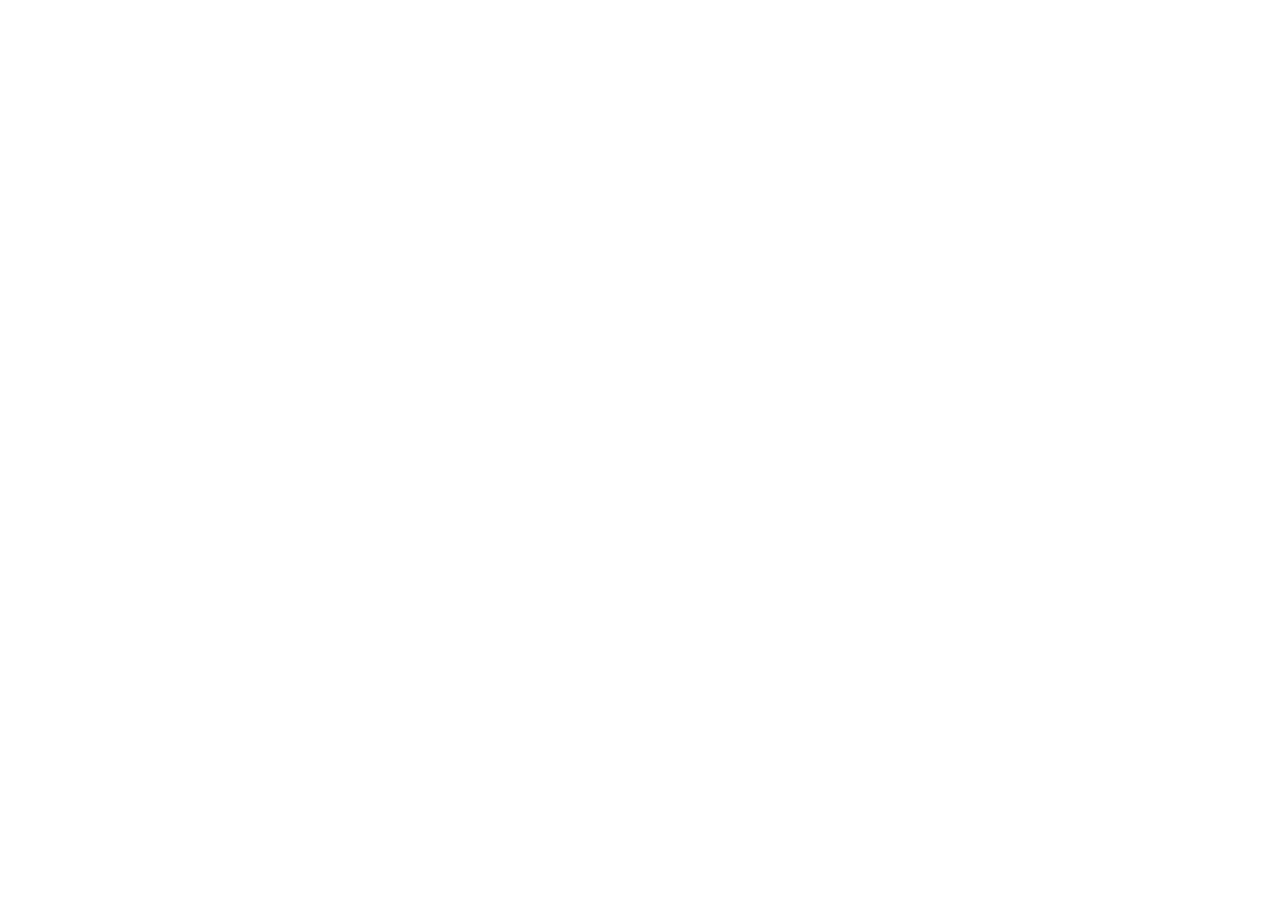
==== commit 4cc6970d: "Redirect shell: every page (and 404) redirects to its new home on beydadonmezz.github.io/snugdoku/ (" ====
--- a/privacy/index.html
+++ b/privacy/index.html
@@ -1,52 +1,5 @@
-<!doctype html><html lang="en"><head><meta charset="utf-8"><meta name="viewport" content="width=device-width,initial-scale=1">
-<title>Privacy Policy · Snugdoku</title><style>:root{--bg:#F6F3FB;--surface:#FFFFFF;--text:#2A2540;--muted:#655E7D;--accent:#6E55D6;--border:#E3DCF0}
-@media (prefers-color-scheme:dark){:root{--bg:#14121B;--surface:#1E1B28;--text:#F1EDFA;--muted:#ABA4C2;--accent:#B6A6FF;--border:#332E45}}
-*{box-sizing:border-box}body{margin:0;background:var(--bg);color:var(--text);font:17px/1.6 -apple-system,BlinkMacSystemFont,"Segoe UI",Roboto,sans-serif}
-main{max-width:720px;margin:0 auto;padding:32px 16px 64px}h1{font-size:30px;line-height:1.2;margin:8px 0}h2{font-size:20px;margin:32px 0 8px}
-a{color:var(--accent)}.meta{color:var(--muted);font-size:15px}.lang{float:right;font-size:15px}.card{background:var(--surface);border:1px solid var(--border);border-radius:14px;padding:4px 20px;margin:16px 0}
-ul{padding-left:22px}li{margin:4px 0}.logo{width:28px;height:28px;vertical-align:middle;margin-right:8px}
-footer{margin-top:48px;color:var(--muted);font-size:14px}</style></head><body><main>
-<a class="lang" href="/snugdoku-site/tr/privacy/">Türkçe</a>
-<p><a href="/snugdoku-site/" style="color:inherit;text-decoration:none"><img class="logo" src="/snugdoku-site/assets/icon.png" alt="" width="28" height="28"><strong>Snugdoku</strong></a></p>
-<h1>Privacy Policy</h1><p class="meta">Last updated: October 23, 2026</p>
-<p>This policy explains how the Snugdoku mobile game ("the app") and its developer, Beydanur Dönmez ("we", "us"), handle information. The app has no account system, no sign-up and no servers of our own, and we do not collect any personal data. It shows ads through Google AdMob and the advertising partners listed under "Advertising", and uses Google's consent service. On iPhone and iPad it uses Apple's purchase (App Store) and Game Center services; on Android it uses Google Play's purchase (Google Play Billing) and Google Play Games services, each as described below.</p>
-<h2>1. Who is responsible</h2>
-<p>Beydanur Dönmez, the developer and publisher of the app, is responsible for the app and for this policy. You can reach us at <a href="mailto:snugpath.sandbox@outlook.com">snugpath.sandbox@outlook.com</a>.</p>
-<h2>2. Data stored only on your device</h2>
-<p>To make the game work, the app stores the following on your device, in the app's own storage: your level progress and best times, your daily puzzle results and streak, a puzzle you have left part-way through, your diamond balance, the hints you got with diamonds and not used yet, which path colour themes you have unlocked and which one you use, whether you have purchased Remove Ads, the store's transaction identifiers of the diamond packs you bought (so that no purchase is counted twice), how many free-diamond ads you have watched today, how many levels you have finished since the last ad, when the last full-screen ad was shown and when you first opened the app (both only to space out ads, see "Advertising"), leaderboard scores that are waiting to be sent, and your settings (such as sound, vibration, appearance and language). Google's consent service also stores your advertising consent choices on your device. This data does not leave your device through the app, except for the leaderboard scores described in "Leaderboards" below and the consent signals sent with ad requests, and we cannot see it. Snugdoku does not use iCloud or any other cloud sync of its own. The data is deleted when you delete the app, except a compact copy of your progress (levels and best times, daily results and streak, diamond balance, unused hints, unlocked themes and level packs, settings, and today's count of free-diamond ads) kept on the same device so that it comes back if you delete and reinstall the app. On iPhone and iPad it is in the device's Keychain, bound to this device and never synced to iCloud; on Android it is in Google Block Store on this device with its cloud backup switched off, and it survives a reinstall only while the device's backup service is on. It never leaves your device through the app. Your device's own backups can include it, under the control of the company that provides them: iCloud Backup or a computer backup on iPhone and iPad, and Android's automatic backup to your Google account on Android (the app allows this backup so that your progress can come back when you reinstall the app or move to a new phone with the same account).</p>
-<h2>3. Leaderboards</h2>
-<p>Game Center (Apple). On iPhone and iPad, leaderboards run on Apple Game Center. If you are signed in to Game Center, the app sends Apple your solve time for each daily puzzle you finish and the highest level you have solved, so that the leaderboards work. Your Game Center name and scores can be visible to other players on the leaderboards, and the app shows you other players' names and scores from Game Center. Scores you make while signed out are kept on your device and sent after you next sign in. Game Center is operated by Apple under <a href="https://www.apple.com/legal/privacy/">Apple's Privacy Policy</a>; you can manage or turn it off in your device's Settings. The app uses your Game Center identity only to show whether you are signed in and under which name; it does not store it or send it anywhere else.</p>
-<p>Google Play Games (Android). On Android, leaderboards run on Google Play Games services. If you are signed in to Google Play Games on your device, the app sends Google your solve time for each daily puzzle you finish (as a number that also includes that day) and the highest level you have solved. Your Play Games player name and scores may be visible to other players on the leaderboards. Google processes this data under the <a href="https://policies.google.com/privacy">Google Privacy Policy</a>. Leaderboards are optional: if you do not sign in, the game works the same; only the leaderboards are unavailable.</p>
-<h2>4. Advertising</h2>
-<p>What you see. The app shows two kinds of ads and no banners. An interstitial ad is a short full-screen ad that may appear when you tap "Next level" on the result screen of a level you have just finished: at most after every second level you finish, at least 90 seconds after the previous full-screen ad, and never during the first 3 minutes after you first open the app. Interstitial ads never appear when the app opens, while you are solving a puzzle, or in the daily puzzle. Rewarded ads appear only when you choose to watch one, and the button tells you what you get: one extra hint in a puzzle (level or daily) once your free hint is used, free diamonds (20 per ad, up to five ads a day), or double the diamonds you have just earned on the result screen of a level's first solve (not in the daily puzzle). The reward is given only after the ad has played to the end. If you buy Remove Ads, interstitial ads stop; rewarded ads stay available because you choose to watch them. The app asks Google for ads suitable for general audiences only (Google's "G" content rating).</p>
-<p>Who serves the ads. Ads are requested through Google's Mobile Ads SDK (Google AdMob). Through AdMob mediation, the following advertising partners can also bid to show an ad, using their own SDKs, which are part of the app:</p><ul><li>Unity Ads (Unity Technologies): <a href="https://unity.com/legal/game-player-and-app-user-privacy-policy">privacy policy</a></li><li>Liftoff Monetize (Liftoff Mobile, Inc.): <a href="https://liftoff.ai/privacy-policy/">privacy policy</a></li></ul>
-<p>What they process. To request, show, measure and protect ads, Google and these partners may process: an approximate, coarse location estimated from your IP address; device information such as model, operating system version, language and network type; non-user performance data such as app launch time, crash reports and hang rate, used for diagnostics and possibly to help decide which ads to show; a device identifier (your device's advertising identifier where allowed, or another app- or developer-bound identifier) used for advertising, fraud prevention and analytics; and information about which ads you have seen or tapped and how you use the app, such as app launches. This list describes what the advertising SDKs can collect, not our choice; each company processes this data under its own privacy policy: see <a href="https://policies.google.com/technologies/partner-sites">"How Google uses information from sites or apps that use our services"</a>, the <a href="https://policies.google.com/privacy">Google Privacy Policy</a> and the partners' policies above.</p>
-<p>EEA, UK and Switzerland. If you are in the European Economic Area, the United Kingdom or Switzerland, the app shows Google's consent message (the "UMP" form) before it requests any ad, so you can choose whether to allow personalised advertising and the other purposes listed in it, or not to consent. Your choice is passed to Google and to the partners above through the IAB Transparency and Consent Framework signal. If you do not consent, ads can still be shown, but they are not personalised: only non-personalised or limited ads are requested. If the consent message does not allow ads to be requested at all, the app does not start the advertising SDKs and shows no ads. In these regions the app's Settings also shows an "Ad privacy choices" row that opens the message again, so you can change your choice at any time.</p>
-<p>US states. If you are in a US state with a consumer privacy law (for example California, Virginia, Colorado or Connecticut), the app's Settings shows the "Ad privacy choices" row, which opens Google's US state privacy message where you can opt out of the sale or sharing of your personal information for targeted advertising. Before requesting ads, the app passes your choice to Google and to each partner above.</p>
-<p>Everywhere else. Outside the regions above, the app does not show a consent message. On iPhone and iPad, ads are personalised only if you allow tracking in the App Tracking Transparency prompt (see the next section). On Android, Google and the partners may show personalised ads using your device's advertising ID unless you reset or delete your advertising ID, or turn off ad personalisation, in your device settings (Settings &gt; Privacy &gt; Ads, or Settings &gt; Google &gt; Ads).</p>
-<h2>5. App Tracking Transparency and non-personalised ads</h2>
-<p>On iOS, after Google's consent message (where it applies), and before the app first requests an ad, the app asks for your permission under Apple's App Tracking Transparency (ATT) framework. Ads are personalised only if you allow both: personalised advertising in Google's consent message (where it is shown) and tracking in the ATT prompt. If you decline either, if you have turned tracking off for the app in your device's Settings, or if consent has not been given, neither Google nor the partners can use your device's advertising identifier for tracking, and only non-personalised ads are requested: ads chosen without a profile built from your activity in other apps or websites. Non-personalised ads still use the advertising SDK data described above (for example, coarse location and a non-tracking device identifier), because the SDKs need that data to request, serve, measure and protect any ad, personalised or not. You can change your ATT choice at any time in your device's Settings &gt; Privacy &amp; Security &gt; Tracking.</p>
-<p>Android has no App Tracking Transparency; see "Everywhere else" above for the choices you have on Android.</p>
-<h2>6. In-app purchases</h2>
-<p>The app offers in-app purchases: a one-time Remove Ads purchase, and diamond packs (consumable purchases that add diamonds to your balance). On iPhone and iPad it is handled entirely by Apple through the App Store; on Android it is handled entirely by Google through Google Play Billing. We do not run our own store and we never receive your payment details, card number or billing address; Apple and Google process those under their own privacy policies (<a href="https://www.apple.com/legal/privacy/">Apple's Privacy Policy</a>, <a href="https://policies.google.com/privacy">Google Privacy Policy</a>). The app only receives confirmation of which product you bought, the store's identifier of that transaction and that the purchase is valid, and stores on your device that Remove Ads is active or adds the diamonds to your balance. "Restore purchases" in the app's Settings asks the App Store or Google Play for the purchases of your account; it restores Remove Ads only, because diamond packs are used up when bought. See our Terms of Use for what each purchase gives you.</p>
-<h2>7. Permissions</h2>
-<p>The app does not ask for access to your camera, microphone, photos, location or contacts, and it does not send notifications. On iOS it asks for permission to use your device's advertising identifier under Apple's App Tracking Transparency, only to support the advertising described above; you can decline this at any time (see "App Tracking Transparency and non-personalised ads").</p>
-<p>On Android, the app declares internet access, vibration (haptic feedback), Google Play Billing and the advertising ID permission (AD_ID) used by the advertising SDKs. The advertising SDKs and Android libraries also add technical permissions that show you no prompt, such as network state and Android's ad services. There is no camera, microphone, location, contacts, photos or storage permission.</p>
-<h2>8. Network</h2>
-<p>All puzzles, including every daily puzzle, and all sounds and images are included in the app, so the game itself plays offline; without a connection it simply shows no ads. The app sends no gameplay data to us. It connects to the internet only for: Google's advertising and consent services and the advertising partners' ad servers, to request and show ads and to gather advertising consent; Apple Game Center or Google Play Games, for the leaderboards described above; and the App Store or Google Play, for the purchases. The Privacy Policy, Terms of Use and Support links in the app's Settings open these pages on the web. Your browser loads them from GitHub Pages, a service of GitHub, Inc., which processes technical request data such as your IP address to deliver the page. This website uses no cookies and no analytics.</p>
-<h2>9. Children</h2>
-<p>Snugdoku is a general-audience puzzle game. It is not directed at children under 13, and we do not knowingly collect personal information from children. The app asks Google for ads rated for general audiences only, and a user who has not given tracking consent, of any age, is only ever shown non-personalised ads, as described above. If you believe a child has given us personal information, contact us and we will take appropriate action.</p>
-<h2>10. Your rights</h2>
-<p>We hold no personal data of our own, so there is nothing for us to access, correct or delete directly. You can delete the data stored on your device by deleting the app (and, if you want, any device backup that contains it). For your Apple Account, Game Center or purchase data, contact Apple. For the advertising data Google's SDK has processed about you, use Google's own controls at myadcenter.google.com; for data processed by an advertising partner, use the contact options in its privacy policy linked above; and you can always use the choices described in "Advertising" and "App Tracking Transparency and non-personalised ads". On Android you can manage your Play Games data in the Google Play Games app or your Google account. You can still write to us with any privacy question.</p>
-<h2>11. Additional information for users in Türkiye under the Personal Data Protection Law (KVKK)</h2>
-<p>Under Law No. 6698 on the Protection of Personal Data (Kişisel Verilerin Korunması Kanunu, "KVKK"), the data controller (veri sorumlusu) responsible for the personal data described in this policy is Beydanur Dönmez, the app's developer and publisher. For any KVKK-related request, write to <a href="mailto:snugpath.sandbox@outlook.com">snugpath.sandbox@outlook.com</a>.</p>
-<p>Under KVKK article 5, each purpose above rests on one legal basis. Storing your progress, diamonds, themes and settings on your device, handling the in-app purchase through Apple or Google Play, and sending your scores to Game Center or Google Play Games when you are signed in, are all necessary for the establishment or performance of the contract under which you use the app and the features you choose (article 5/2(c)); no separate consent is needed for these. Showing personalised advertising and using your device's advertising identifier for tracking rest on your explicit consent (article 5/1), given or withdrawn through the ATT and UMP consent screens described above. The data the advertising SDKs need to request, serve, measure and protect any ad even when you have not consented to tracking (for example coarse location, a non-tracking device identifier, and diagnostic, performance and crash data) rests on our legitimate interest, and that of Google and the advertising partners, in operating and securing the free, ad-supported version of the app, without prejudice to your fundamental rights and freedoms (article 5/2(f)).</p>
-<p>Yurt dışına aktarım / transfer abroad: Google (Mobile Ads SDK and UMP; on Android also Google Play Billing and Google Play Games), the advertising partners listed above (Unity Technologies, Liftoff Mobile, Inc.) and Apple (App Store and Game Center) may process the data described above on servers located outside Türkiye, including in the United States. This transfer takes place under KVKK article 9, as amended by Law No. 7499 with effect from 1 June 2024: for personalised advertising and tracking, the transfer rests on your explicit consent; for the purchase and the leaderboards, it rests on the transfer being directly related to the establishment or performance of the very service you asked for, one of the exceptional grounds listed in article 9(6). Providing the appropriate safeguards KVKK requires for these transfers (such as standard contractual clauses) is the responsibility of these companies, which receive the data directly from their SDKs; we do not operate a server of our own that receives this data.</p>
-<p>Under KVKK article 11, you have the right to: (a) learn whether your personal data is being processed; (b) request information about it if it has been processed; (c) learn the purpose of the processing and whether it is used in accordance with that purpose; (ç) know the third parties, in Türkiye or abroad, to whom your data is transferred; (d) request correction if it has been processed incompletely or incorrectly; (e) request its deletion or destruction, within the conditions set out in the law; (f) request that any correction, deletion or destruction be notified to the third parties to whom your data was transferred; (g) object to a result against you that arises solely from the automated analysis of your data; and (ğ) claim compensation for damage you suffer because of unlawful processing.</p>
-<p>To exercise these rights, write to us at <a href="mailto:snugpath.sandbox@outlook.com">snugpath.sandbox@outlook.com</a>; under KVKK article 13 we handle your request free of charge, as quickly as possible and within 30 days at the latest (a fee may apply only for a request that itself requires an additional cost, at the tariff the Personal Data Protection Board sets). If we reject your request, you find our answer insufficient, or we do not answer in time, KVKK article 14 lets you complain to the Personal Data Protection Board (Kişisel Verileri Koruma Kurulu, kvkk.gov.tr) within 30 days of learning our answer and, in any case, within 60 days of your original request.</p>
-<h2>12. Changes</h2>
-<p>If the app starts handling data differently, for example by adding an advertising partner, we will update this policy before that version is released and change the date above.</p>
-<h2>13. Contact</h2>
-<p>Beydanur Dönmez · <a href="mailto:snugpath.sandbox@outlook.com">snugpath.sandbox@outlook.com</a></p>
-<p>Questions about the game itself (purchases, progress, leaderboards) are answered on the <a href="/snugdoku-site/support/">Support page</a>, which the app also opens from Settings &gt; Support.</p>
-<footer>Snugdoku · <a href="mailto:snugpath.sandbox@outlook.com">snugpath.sandbox@outlook.com</a></footer></main></body></html>+<!doctype html><html lang="en"><head><meta charset="utf-8">
+<meta name="viewport" content="width=device-width,initial-scale=1"><meta name="robots" content="noindex">
+<title>Snugdoku</title><link rel="canonical" href="https://beydadonmezz.github.io/snugdoku/privacy/"><meta http-equiv="refresh" content="0; url=https://beydadonmezz.github.io/snugdoku/privacy/">
+<script>location.replace('https://beydadonmezz.github.io/snugdoku/privacy/' + location.hash)</script></head>
+<body><p>This page has moved to <a href="https://beydadonmezz.github.io/snugdoku/privacy/">https://beydadonmezz.github.io/snugdoku/privacy/</a>.</p></body></html>
